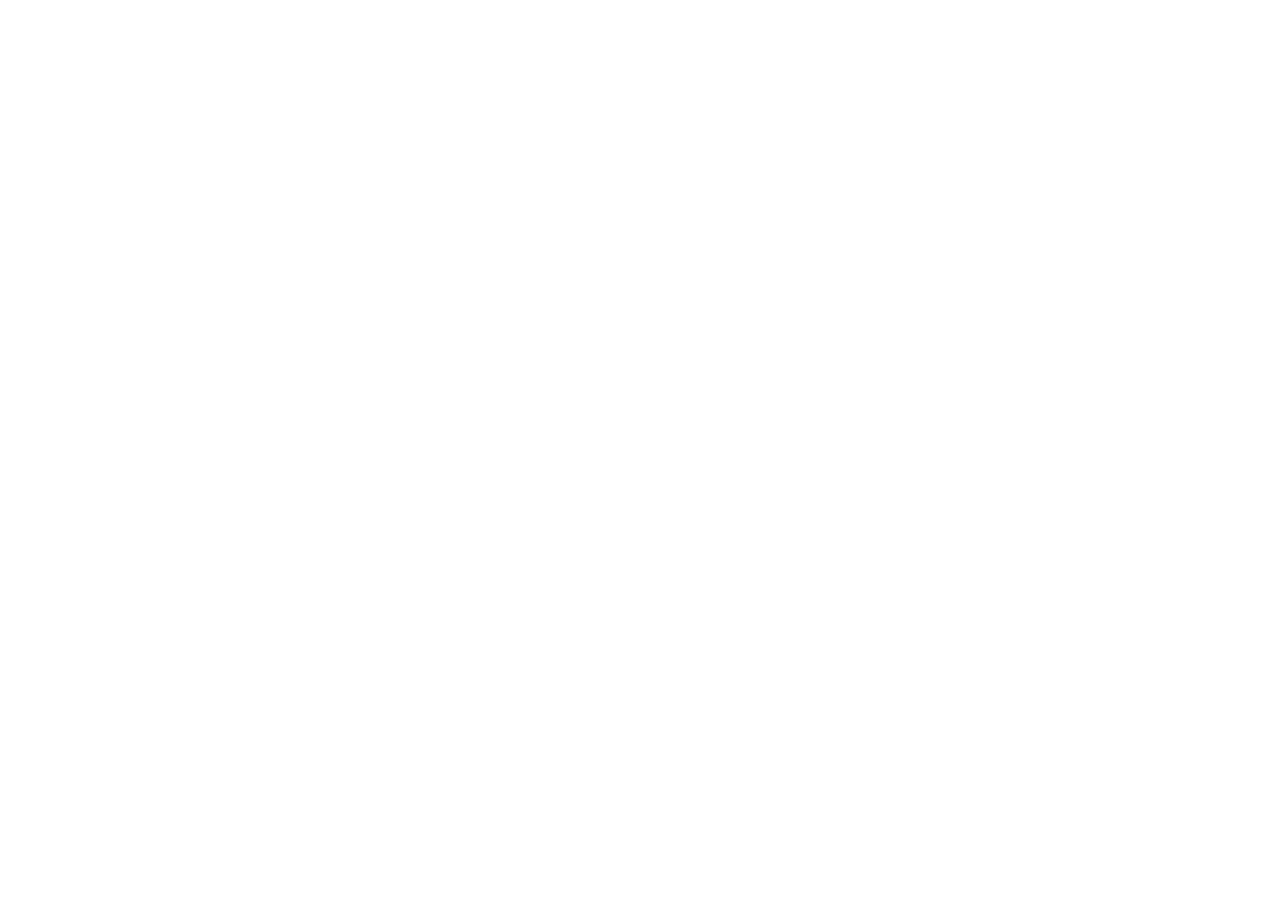
==== index.html @ a6d0992d "第一次提交login文件" ====
<!DOCTYPE html>
<html lang="en">
<head>
    <meta charset="UTF-8">
    <meta name="viewport" content="width=device-width, initial-scale=1.0">
    <title>Document</title>
</head>
<body>
    
</body>
</html>
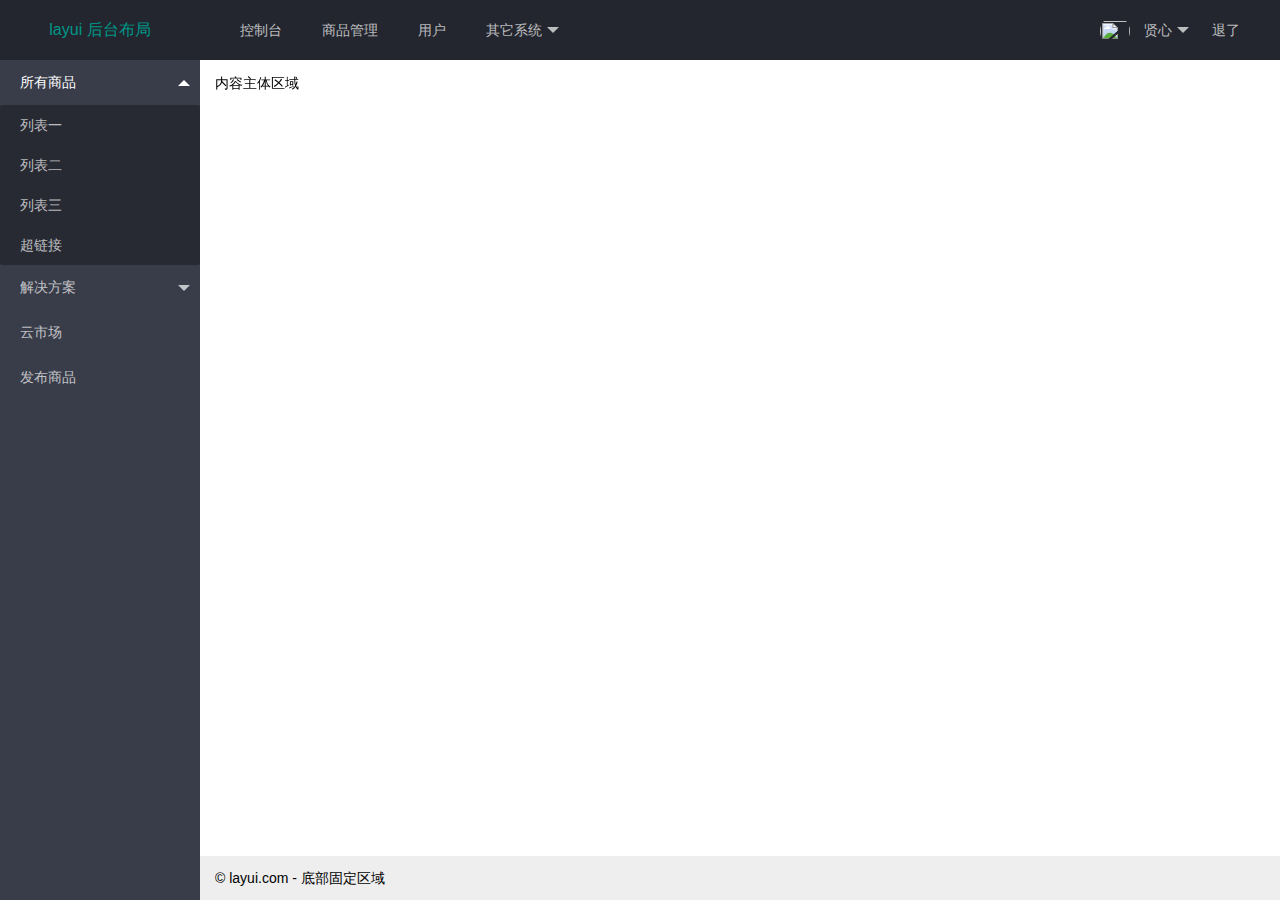
==== commit 8b2e41eb: "文件login第二次修订" ====
--- a/index.html
+++ b/index.html
@@ -1,11 +1,85 @@
 <!DOCTYPE html>
-<html lang="en">
+<html>
+
 <head>
-    <meta charset="UTF-8">
-    <meta name="viewport" content="width=device-width, initial-scale=1.0">
-    <title>Document</title>
+    <meta charset="utf-8">
+    <meta name="viewport" content="width=device-width, initial-scale=1, maximum-scale=1">
+    <title>大事件后台布局</title>
+    <link rel="stylesheet" href="./assets/lib/layui/css/layui.css">
 </head>
-<body>
-    
+
+<body class="layui-layout-body">
+    <div class="layui-layout layui-layout-admin">
+        <div class="layui-header">
+            <div class="layui-logo">layui 后台布局</div>
+            <!-- 头部区域（可配合layui已有的水平导航） -->
+            <ul class="layui-nav layui-layout-left">
+                <li class="layui-nav-item"><a href="">控制台</a></li>
+                <li class="layui-nav-item"><a href="">商品管理</a></li>
+                <li class="layui-nav-item"><a href="">用户</a></li>
+                <li class="layui-nav-item">
+                    <a href="javascript:;">其它系统</a>
+                    <dl class="layui-nav-child">
+                        <dd><a href="">邮件管理</a></dd>
+                        <dd><a href="">消息管理</a></dd>
+                        <dd><a href="">授权管理</a></dd>
+                    </dl>
+                </li>
+            </ul>
+            <ul class="layui-nav layui-layout-right">
+                <li class="layui-nav-item">
+                    <a href="javascript:;">
+                        <img src="http://t.cn/RCzsdCq" class="layui-nav-img">
+                        贤心
+                    </a>
+                    <dl class="layui-nav-child">
+                        <dd><a href="">基本资料</a></dd>
+                        <dd><a href="">安全设置</a></dd>
+                    </dl>
+                </li>
+                <li class="layui-nav-item"><a href="">退了</a></li>
+            </ul>
+        </div>
+
+        <div class="layui-side layui-bg-black">
+            <div class="layui-side-scroll">
+                <!-- 左侧导航区域（可配合layui已有的垂直导航） -->
+                <ul class="layui-nav layui-nav-tree" lay-filter="test">
+                    <li class="layui-nav-item layui-nav-itemed">
+                        <a class="" href="javascript:;">所有商品</a>
+                        <dl class="layui-nav-child">
+                            <dd><a href="javascript:;">列表一</a></dd>
+                            <dd><a href="javascript:;">列表二</a></dd>
+                            <dd><a href="javascript:;">列表三</a></dd>
+                            <dd><a href="">超链接</a></dd>
+                        </dl>
+                    </li>
+                    <li class="layui-nav-item">
+                        <a href="javascript:;">解决方案</a>
+                        <dl class="layui-nav-child">
+                            <dd><a href="javascript:;">列表一</a></dd>
+                            <dd><a href="javascript:;">列表二</a></dd>
+                            <dd><a href="">超链接</a></dd>
+                        </dl>
+                    </li>
+                    <li class="layui-nav-item"><a href="">云市场</a></li>
+                    <li class="layui-nav-item"><a href="">发布商品</a></li>
+                </ul>
+            </div>
+        </div>
+
+        <div class="layui-body">
+            <!-- 内容主体区域 -->
+            <div style="padding: 15px;">内容主体区域</div>
+        </div>
+
+        <div class="layui-footer">
+            <!-- 底部固定区域 -->
+            © layui.com - 底部固定区域
+        </div>
+    </div>
+    <!-- 引入自己的js文件 -->
+    <script src="./assets/lib/layui/layui.all.js"></script>
 </body>
+
 </html>--- a/assets/lib/layui/css/layui.css
+++ b/assets/lib/layui/css/layui.css
@@ -0,0 +1,2 @@
+/** layui-v2.5.5 MIT License By https://www.layui.com */
+ .layui-inline,img{display:inline-block;vertical-align:middle}h1,h2,h3,h4,h5,h6{font-weight:400}.layui-edge,.layui-header,.layui-inline,.layui-main{position:relative}.layui-body,.layui-edge,.layui-elip{overflow:hidden}.layui-btn,.layui-edge,.layui-inline,img{vertical-align:middle}.layui-btn,.layui-disabled,.layui-icon,.layui-unselect{-moz-user-select:none;-webkit-user-select:none;-ms-user-select:none}.layui-elip,.layui-form-checkbox span,.layui-form-pane .layui-form-label{text-overflow:ellipsis;white-space:nowrap}.layui-breadcrumb,.layui-tree-btnGroup{visibility:hidden}blockquote,body,button,dd,div,dl,dt,form,h1,h2,h3,h4,h5,h6,input,li,ol,p,pre,td,textarea,th,ul{margin:0;padding:0;-webkit-tap-highlight-color:rgba(0,0,0,0)}a:active,a:hover{outline:0}img{border:none}li{list-style:none}table{border-collapse:collapse;border-spacing:0}h4,h5,h6{font-size:100%}button,input,optgroup,option,select,textarea{font-family:inherit;font-size:inherit;font-style:inherit;font-weight:inherit;outline:0}pre{white-space:pre-wrap;white-space:-moz-pre-wrap;white-space:-pre-wrap;white-space:-o-pre-wrap;word-wrap:break-word}body{line-height:24px;font:14px Helvetica Neue,Helvetica,PingFang SC,Tahoma,Arial,sans-serif}hr{height:1px;margin:10px 0;border:0;clear:both}a{color:#333;text-decoration:none}a:hover{color:#777}a cite{font-style:normal;*cursor:pointer}.layui-border-box,.layui-border-box *{box-sizing:border-box}.layui-box,.layui-box *{box-sizing:content-box}.layui-clear{clear:both;*zoom:1}.layui-clear:after{content:'\20';clear:both;*zoom:1;display:block;height:0}.layui-inline{*display:inline;*zoom:1}.layui-edge{display:inline-block;width:0;height:0;border-width:6px;border-style:dashed;border-color:transparent}.layui-edge-top{top:-4px;border-bottom-color:#999;border-bottom-style:solid}.layui-edge-right{border-left-color:#999;border-left-style:solid}.layui-edge-bottom{top:2px;border-top-color:#999;border-top-style:solid}.layui-edge-left{border-right-color:#999;border-right-style:solid}.layui-disabled,.layui-disabled:hover{color:#d2d2d2!important;cursor:not-allowed!important}.layui-circle{border-radius:100%}.layui-show{display:block!important}.layui-hide{display:none!important}@font-face{font-family:layui-icon;src:url(../font/iconfont.eot?v=250);src:url(../font/iconfont.eot?v=250#iefix) format('embedded-opentype'),url(../font/iconfont.woff2?v=250) format('woff2'),url(../font/iconfont.woff?v=250) format('woff'),url(../font/iconfont.ttf?v=250) format('truetype'),url(../font/iconfont.svg?v=250#layui-icon) format('svg')}.layui-icon{font-family:layui-icon!important;font-size:16px;font-style:normal;-webkit-font-smoothing:antialiased;-moz-osx-font-smoothing:grayscale}.layui-icon-reply-fill:before{content:"\e611"}.layui-icon-set-fill:before{content:"\e614"}.layui-icon-menu-fill:before{content:"\e60f"}.layui-icon-search:before{content:"\e615"}.layui-icon-share:before{content:"\e641"}.layui-icon-set-sm:before{content:"\e620"}.layui-icon-engine:before{content:"\e628"}.layui-icon-close:before{content:"\1006"}.layui-icon-close-fill:before{content:"\1007"}.layui-icon-chart-screen:before{content:"\e629"}.layui-icon-star:before{content:"\e600"}.layui-icon-circle-dot:before{content:"\e617"}.layui-icon-chat:before{content:"\e606"}.layui-icon-release:before{content:"\e609"}.layui-icon-list:before{content:"\e60a"}.layui-icon-chart:before{content:"\e62c"}.layui-icon-ok-circle:before{content:"\1005"}.layui-icon-layim-theme:before{content:"\e61b"}.layui-icon-table:before{content:"\e62d"}.layui-icon-right:before{content:"\e602"}.layui-icon-left:before{content:"\e603"}.layui-icon-cart-simple:before{content:"\e698"}.layui-icon-face-cry:before{content:"\e69c"}.layui-icon-face-smile:before{content:"\e6af"}.layui-icon-survey:before{content:"\e6b2"}.layui-icon-tree:before{content:"\e62e"}.layui-icon-upload-circle:before{content:"\e62f"}.layui-icon-add-circle:before{content:"\e61f"}.layui-icon-download-circle:before{content:"\e601"}.layui-icon-templeate-1:before{content:"\e630"}.layui-icon-util:before{content:"\e631"}.layui-icon-face-surprised:before{content:"\e664"}.layui-icon-edit:before{content:"\e642"}.layui-icon-speaker:before{content:"\e645"}.layui-icon-down:before{content:"\e61a"}.layui-icon-file:before{content:"\e621"}.layui-icon-layouts:before{content:"\e632"}.layui-icon-rate-half:before{content:"\e6c9"}.layui-icon-add-circle-fine:before{content:"\e608"}.layui-icon-prev-circle:before{content:"\e633"}.layui-icon-read:before{content:"\e705"}.layui-icon-404:before{content:"\e61c"}.layui-icon-carousel:before{content:"\e634"}.layui-icon-help:before{content:"\e607"}.layui-icon-code-circle:before{content:"\e635"}.layui-icon-water:before{content:"\e636"}.layui-icon-username:before{content:"\e66f"}.layui-icon-find-fill:before{content:"\e670"}.layui-icon-about:before{content:"\e60b"}.layui-icon-location:before{content:"\e715"}.layui-icon-up:before{content:"\e619"}.layui-icon-pause:before{content:"\e651"}.layui-icon-date:before{content:"\e637"}.layui-icon-layim-uploadfile:before{content:"\e61d"}.layui-icon-delete:before{content:"\e640"}.layui-icon-play:before{content:"\e652"}.layui-icon-top:before{content:"\e604"}.layui-icon-friends:before{content:"\e612"}.layui-icon-refresh-3:before{content:"\e9aa"}.layui-icon-ok:before{content:"\e605"}.layui-icon-layer:before{content:"\e638"}.layui-icon-face-smile-fine:before{content:"\e60c"}.layui-icon-dollar:before{content:"\e659"}.layui-icon-group:before{content:"\e613"}.layui-icon-layim-download:before{content:"\e61e"}.layui-icon-picture-fine:before{content:"\e60d"}.layui-icon-link:before{content:"\e64c"}.layui-icon-diamond:before{content:"\e735"}.layui-icon-log:before{content:"\e60e"}.layui-icon-rate-solid:before{content:"\e67a"}.layui-icon-fonts-del:before{content:"\e64f"}.layui-icon-unlink:before{content:"\e64d"}.layui-icon-fonts-clear:before{content:"\e639"}.layui-icon-triangle-r:before{content:"\e623"}.layui-icon-circle:before{content:"\e63f"}.layui-icon-radio:before{content:"\e643"}.layui-icon-align-center:before{content:"\e647"}.layui-icon-align-right:before{content:"\e648"}.layui-icon-align-left:before{content:"\e649"}.layui-icon-loading-1:before{content:"\e63e"}.layui-icon-return:before{content:"\e65c"}.layui-icon-fonts-strong:before{content:"\e62b"}.layui-icon-upload:before{content:"\e67c"}.layui-icon-dialogue:before{content:"\e63a"}.layui-icon-video:before{content:"\e6ed"}.layui-icon-headset:before{content:"\e6fc"}.layui-icon-cellphone-fine:before{content:"\e63b"}.layui-icon-add-1:before{content:"\e654"}.layui-icon-face-smile-b:before{content:"\e650"}.layui-icon-fonts-html:before{content:"\e64b"}.layui-icon-form:before{content:"\e63c"}.layui-icon-cart:before{content:"\e657"}.layui-icon-camera-fill:before{content:"\e65d"}.layui-icon-tabs:before{content:"\e62a"}.layui-icon-fonts-code:before{content:"\e64e"}.layui-icon-fire:before{content:"\e756"}.layui-icon-set:before{content:"\e716"}.layui-icon-fonts-u:before{content:"\e646"}.layui-icon-triangle-d:before{content:"\e625"}.layui-icon-tips:before{content:"\e702"}.layui-icon-picture:before{content:"\e64a"}.layui-icon-more-vertical:before{content:"\e671"}.layui-icon-flag:before{content:"\e66c"}.layui-icon-loading:before{content:"\e63d"}.layui-icon-fonts-i:before{content:"\e644"}.layui-icon-refresh-1:before{content:"\e666"}.layui-icon-rmb:before{content:"\e65e"}.layui-icon-home:before{content:"\e68e"}.layui-icon-user:before{content:"\e770"}.layui-icon-notice:before{content:"\e667"}.layui-icon-login-weibo:before{content:"\e675"}.layui-icon-voice:before{content:"\e688"}.layui-icon-upload-drag:before{content:"\e681"}.layui-icon-login-qq:before{content:"\e676"}.layui-icon-snowflake:before{content:"\e6b1"}.layui-icon-file-b:before{content:"\e655"}.layui-icon-template:before{content:"\e663"}.layui-icon-auz:before{content:"\e672"}.layui-icon-console:before{content:"\e665"}.layui-icon-app:before{content:"\e653"}.layui-icon-prev:before{content:"\e65a"}.layui-icon-website:before{content:"\e7ae"}.layui-icon-next:before{content:"\e65b"}.layui-icon-component:before{content:"\e857"}.layui-icon-more:before{content:"\e65f"}.layui-icon-login-wechat:before{content:"\e677"}.layui-icon-shrink-right:before{content:"\e668"}.layui-icon-spread-left:before{content:"\e66b"}.layui-icon-camera:before{content:"\e660"}.layui-icon-note:before{content:"\e66e"}.layui-icon-refresh:before{content:"\e669"}.layui-icon-female:before{content:"\e661"}.layui-icon-male:before{content:"\e662"}.layui-icon-password:before{content:"\e673"}.layui-icon-senior:before{content:"\e674"}.layui-icon-theme:before{content:"\e66a"}.layui-icon-tread:before{content:"\e6c5"}.layui-icon-praise:before{content:"\e6c6"}.layui-icon-star-fill:before{content:"\e658"}.layui-icon-rate:before{content:"\e67b"}.layui-icon-template-1:before{content:"\e656"}.layui-icon-vercode:before{content:"\e679"}.layui-icon-cellphone:before{content:"\e678"}.layui-icon-screen-full:before{content:"\e622"}.layui-icon-screen-restore:before{content:"\e758"}.layui-icon-cols:before{content:"\e610"}.layui-icon-export:before{content:"\e67d"}.layui-icon-print:before{content:"\e66d"}.layui-icon-slider:before{content:"\e714"}.layui-icon-addition:before{content:"\e624"}.layui-icon-subtraction:before{content:"\e67e"}.layui-icon-service:before{content:"\e626"}.layui-icon-transfer:before{content:"\e691"}.layui-main{width:1140px;margin:0 auto}.layui-header{z-index:1000;height:60px}.layui-header a:hover{transition:all .5s;-webkit-transition:all .5s}.layui-side{position:fixed;left:0;top:0;bottom:0;z-index:999;width:200px;overflow-x:hidden}.layui-side-scroll{position:relative;width:220px;height:100%;overflow-x:hidden}.layui-body{position:absolute;left:200px;right:0;top:0;bottom:0;z-index:998;width:auto;overflow-y:auto;box-sizing:border-box}.layui-layout-body{overflow:hidden}.layui-layout-admin .layui-header{background-color:#23262E}.layui-layout-admin .layui-side{top:60px;width:200px;overflow-x:hidden}.layui-layout-admin .layui-body{position:fixed;top:60px;bottom:44px}.layui-layout-admin .layui-main{width:auto;margin:0 15px}.layui-layout-admin .layui-footer{position:fixed;left:200px;right:0;bottom:0;height:44px;line-height:44px;padding:0 15px;background-color:#eee}.layui-layout-admin .layui-logo{position:absolute;left:0;top:0;width:200px;height:100%;line-height:60px;text-align:center;color:#009688;font-size:16px}.layui-layout-admin .layui-header .layui-nav{background:0 0}.layui-layout-left{position:absolute!important;left:200px;top:0}.layui-layout-right{position:absolute!important;right:0;top:0}.layui-container{position:relative;margin:0 auto;padding:0 15px;box-sizing:border-box}.layui-fluid{position:relative;margin:0 auto;padding:0 15px}.layui-row:after,.layui-row:before{content:'';display:block;clear:both}.layui-col-lg1,.layui-col-lg10,.layui-col-lg11,.layui-col-lg12,.layui-col-lg2,.layui-col-lg3,.layui-col-lg4,.layui-col-lg5,.layui-col-lg6,.layui-col-lg7,.layui-col-lg8,.layui-col-lg9,.layui-col-md1,.layui-col-md10,.layui-col-md11,.layui-col-md12,.layui-col-md2,.layui-col-md3,.layui-col-md4,.layui-col-md5,.layui-col-md6,.layui-col-md7,.layui-col-md8,.layui-col-md9,.layui-col-sm1,.layui-col-sm10,.layui-col-sm11,.layui-col-sm12,.layui-col-sm2,.layui-col-sm3,.layui-col-sm4,.layui-col-sm5,.layui-col-sm6,.layui-col-sm7,.layui-col-sm8,.layui-col-sm9,.layui-col-xs1,.layui-col-xs10,.layui-col-xs11,.layui-col-xs12,.layui-col-xs2,.layui-col-xs3,.layui-col-xs4,.layui-col-xs5,.layui-col-xs6,.layui-col-xs7,.layui-col-xs8,.layui-col-xs9{position:relative;display:block;box-sizing:border-box}.layui-col-xs1,.layui-col-xs10,.layui-col-xs11,.layui-col-xs12,.layui-col-xs2,.layui-col-xs3,.layui-col-xs4,.layui-col-xs5,.layui-col-xs6,.layui-col-xs7,.layui-col-xs8,.layui-col-xs9{float:left}.layui-col-xs1{width:8.33333333%}.layui-col-xs2{width:16.66666667%}.layui-col-xs3{width:25%}.layui-col-xs4{width:33.33333333%}.layui-col-xs5{width:41.66666667%}.layui-col-xs6{width:50%}.layui-col-xs7{width:58.33333333%}.layui-col-xs8{width:66.66666667%}.layui-col-xs9{width:75%}.layui-col-xs10{width:83.33333333%}.layui-col-xs11{width:91.66666667%}.layui-col-xs12{width:100%}.layui-col-xs-offset1{margin-left:8.33333333%}.layui-col-xs-offset2{margin-left:16.66666667%}.layui-col-xs-offset3{margin-left:25%}.layui-col-xs-offset4{margin-left:33.33333333%}.layui-col-xs-offset5{margin-left:41.66666667%}.layui-col-xs-offset6{margin-left:50%}.layui-col-xs-offset7{margin-left:58.33333333%}.layui-col-xs-offset8{margin-left:66.66666667%}.layui-col-xs-offset9{margin-left:75%}.layui-col-xs-offset10{margin-left:83.33333333%}.layui-col-xs-offset11{margin-left:91.66666667%}.layui-col-xs-offset12{margin-left:100%}@media screen and (max-width:768px){.layui-hide-xs{display:none!important}.layui-show-xs-block{display:block!important}.layui-show-xs-inline{display:inline!important}.layui-show-xs-inline-block{display:inline-block!important}}@media screen and (min-width:768px){.layui-container{width:750px}.layui-hide-sm{display:none!important}.layui-show-sm-block{display:block!important}.layui-show-sm-inline{display:inline!important}.layui-show-sm-inline-block{display:inline-block!important}.layui-col-sm1,.layui-col-sm10,.layui-col-sm11,.layui-col-sm12,.layui-col-sm2,.layui-col-sm3,.layui-col-sm4,.layui-col-sm5,.layui-col-sm6,.layui-col-sm7,.layui-col-sm8,.layui-col-sm9{float:left}.layui-col-sm1{width:8.33333333%}.layui-col-sm2{width:16.66666667%}.layui-col-sm3{width:25%}.layui-col-sm4{width:33.33333333%}.layui-col-sm5{width:41.66666667%}.layui-col-sm6{width:50%}.layui-col-sm7{width:58.33333333%}.layui-col-sm8{width:66.66666667%}.layui-col-sm9{width:75%}.layui-col-sm10{width:83.33333333%}.layui-col-sm11{width:91.66666667%}.layui-col-sm12{width:100%}.layui-col-sm-offset1{margin-left:8.33333333%}.layui-col-sm-offset2{margin-left:16.66666667%}.layui-col-sm-offset3{margin-left:25%}.layui-col-sm-offset4{margin-left:33.33333333%}.layui-col-sm-offset5{margin-left:41.66666667%}.layui-col-sm-offset6{margin-left:50%}.layui-col-sm-offset7{margin-left:58.33333333%}.layui-col-sm-offset8{margin-left:66.66666667%}.layui-col-sm-offset9{margin-left:75%}.layui-col-sm-offset10{margin-left:83.33333333%}.layui-col-sm-offset11{margin-left:91.66666667%}.layui-col-sm-offset12{margin-left:100%}}@media screen and (min-width:992px){.layui-container{width:970px}.layui-hide-md{display:none!important}.layui-show-md-block{display:block!important}.layui-show-md-inline{display:inline!important}.layui-show-md-inline-block{display:inline-block!important}.layui-col-md1,.layui-col-md10,.layui-col-md11,.layui-col-md12,.layui-col-md2,.layui-col-md3,.layui-col-md4,.layui-col-md5,.layui-col-md6,.layui-col-md7,.layui-col-md8,.layui-col-md9{float:left}.layui-col-md1{width:8.33333333%}.layui-col-md2{width:16.66666667%}.layui-col-md3{width:25%}.layui-col-md4{width:33.33333333%}.layui-col-md5{width:41.66666667%}.layui-col-md6{width:50%}.layui-col-md7{width:58.33333333%}.layui-col-md8{width:66.66666667%}.layui-col-md9{width:75%}.layui-col-md10{width:83.33333333%}.layui-col-md11{width:91.66666667%}.layui-col-md12{width:100%}.layui-col-md-offset1{margin-left:8.33333333%}.layui-col-md-offset2{margin-left:16.66666667%}.layui-col-md-offset3{margin-left:25%}.layui-col-md-offset4{margin-left:33.33333333%}.layui-col-md-offset5{margin-left:41.66666667%}.layui-col-md-offset6{margin-left:50%}.layui-col-md-offset7{margin-left:58.33333333%}.layui-col-md-offset8{margin-left:66.66666667%}.layui-col-md-offset9{margin-left:75%}.layui-col-md-offset10{margin-left:83.33333333%}.layui-col-md-offset11{margin-left:91.66666667%}.layui-col-md-offset12{margin-left:100%}}@media screen and (min-width:1200px){.layui-container{width:1170px}.layui-hide-lg{display:none!important}.layui-show-lg-block{display:block!important}.layui-show-lg-inline{display:inline!important}.layui-show-lg-inline-block{display:inline-block!important}.layui-col-lg1,.layui-col-lg10,.layui-col-lg11,.layui-col-lg12,.layui-col-lg2,.layui-col-lg3,.layui-col-lg4,.layui-col-lg5,.layui-col-lg6,.layui-col-lg7,.layui-col-lg8,.layui-col-lg9{float:left}.layui-col-lg1{width:8.33333333%}.layui-col-lg2{width:16.66666667%}.layui-col-lg3{width:25%}.layui-col-lg4{width:33.33333333%}.layui-col-lg5{width:41.66666667%}.layui-col-lg6{width:50%}.layui-col-lg7{width:58.33333333%}.layui-col-lg8{width:66.66666667%}.layui-col-lg9{width:75%}.layui-col-lg10{width:83.33333333%}.layui-col-lg11{width:91.66666667%}.layui-col-lg12{width:100%}.layui-col-lg-offset1{margin-left:8.33333333%}.layui-col-lg-offset2{margin-left:16.66666667%}.layui-col-lg-offset3{margin-left:25%}.layui-col-lg-offset4{margin-left:33.33333333%}.layui-col-lg-offset5{margin-left:41.66666667%}.layui-col-lg-offset6{margin-left:50%}.layui-col-lg-offset7{margin-left:58.33333333%}.layui-col-lg-offset8{margin-left:66.66666667%}.layui-col-lg-offset9{margin-left:75%}.layui-col-lg-offset10{margin-left:83.33333333%}.layui-col-lg-offset11{margin-left:91.66666667%}.layui-col-lg-offset12{margin-left:100%}}.layui-col-space1{margin:-.5px}.layui-col-space1>*{padding:.5px}.layui-col-space3{margin:-1.5px}.layui-col-space3>*{padding:1.5px}.layui-col-space5{margin:-2.5px}.layui-col-space5>*{padding:2.5px}.layui-col-space8{margin:-3.5px}.layui-col-space8>*{padding:3.5px}.layui-col-space10{margin:-5px}.layui-col-space10>*{padding:5px}.layui-col-space12{margin:-6px}.layui-col-space12>*{padding:6px}.layui-col-space15{margin:-7.5px}.layui-col-space15>*{padding:7.5px}.layui-col-space18{margin:-9px}.layui-col-space18>*{padding:9px}.layui-col-space20{margin:-10px}.layui-col-space20>*{padding:10px}.layui-col-space22{margin:-11px}.layui-col-space22>*{padding:11px}.layui-col-space25{margin:-12.5px}.layui-col-space25>*{padding:12.5px}.layui-col-space30{margin:-15px}.layui-col-space30>*{padding:15px}.layui-btn,.layui-input,.layui-select,.layui-textarea,.layui-upload-button{outline:0;-webkit-appearance:none;transition:all .3s;-webkit-transition:all .3s;box-sizing:border-box}.layui-elem-quote{margin-bottom:10px;padding:15px;line-height:22px;border-left:5px solid #009688;border-radius:0 2px 2px 0;background-color:#f2f2f2}.layui-quote-nm{border-style:solid;border-width:1px 1px 1px 5px;background:0 0}.layui-elem-field{margin-bottom:10px;padding:0;border-width:1px;border-style:solid}.layui-elem-field legend{margin-left:20px;padding:0 10px;font-size:20px;font-weight:300}.layui-field-title{margin:10px 0 20px;border-width:1px 0 0}.layui-field-box{padding:10px 15px}.layui-field-title .layui-field-box{padding:10px 0}.layui-progress{position:relative;height:6px;border-radius:20px;background-color:#e2e2e2}.layui-progress-bar{position:absolute;left:0;top:0;width:0;max-width:100%;height:6px;border-radius:20px;text-align:right;background-color:#5FB878;transition:all .3s;-webkit-transition:all .3s}.layui-progress-big,.layui-progress-big .layui-progress-bar{height:18px;line-height:18px}.layui-progress-text{position:relative;top:-20px;line-height:18px;font-size:12px;color:#666}.layui-progress-big .layui-progress-text{position:static;padding:0 10px;color:#fff}.layui-collapse{border-width:1px;border-style:solid;border-radius:2px}.layui-colla-content,.layui-colla-item{border-top-width:1px;border-top-style:solid}.layui-colla-item:first-child{border-top:none}.layui-colla-title{position:relative;height:42px;line-height:42px;padding:0 15px 0 35px;color:#333;background-color:#f2f2f2;cursor:pointer;font-size:14px;overflow:hidden}.layui-colla-content{display:none;padding:10px 15px;line-height:22px;color:#666}.layui-colla-icon{position:absolute;left:15px;top:0;font-size:14px}.layui-card{margin-bottom:15px;border-radius:2px;background-color:#fff;box-shadow:0 1px 2px 0 rgba(0,0,0,.05)}.layui-card:last-child{margin-bottom:0}.layui-card-header{position:relative;height:42px;line-height:42px;padding:0 15px;border-bottom:1px solid #f6f6f6;color:#333;border-radius:2px 2px 0 0;font-size:14px}.layui-bg-black,.layui-bg-blue,.layui-bg-cyan,.layui-bg-green,.layui-bg-orange,.layui-bg-red{color:#fff!important}.layui-card-body{position:relative;padding:10px 15px;line-height:24px}.layui-card-body[pad15]{padding:15px}.layui-card-body[pad20]{padding:20px}.layui-card-body .layui-table{margin:5px 0}.layui-card .layui-tab{margin:0}.layui-panel-window{position:relative;padding:15px;border-radius:0;border-top:5px solid #E6E6E6;background-color:#fff}.layui-auxiliar-moving{position:fixed;left:0;right:0;top:0;bottom:0;width:100%;height:100%;background:0 0;z-index:9999999999}.layui-form-label,.layui-form-mid,.layui-form-select,.layui-input-block,.layui-input-inline,.layui-textarea{position:relative}.layui-bg-red{background-color:#FF5722!important}.layui-bg-orange{background-color:#FFB800!important}.layui-bg-green{background-color:#009688!important}.layui-bg-cyan{background-color:#2F4056!important}.layui-bg-blue{background-color:#1E9FFF!important}.layui-bg-black{background-color:#393D49!important}.layui-bg-gray{background-color:#eee!important;color:#666!important}.layui-badge-rim,.layui-colla-content,.layui-colla-item,.layui-collapse,.layui-elem-field,.layui-form-pane .layui-form-item[pane],.layui-form-pane .layui-form-label,.layui-input,.layui-layedit,.layui-layedit-tool,.layui-quote-nm,.layui-select,.layui-tab-bar,.layui-tab-card,.layui-tab-title,.layui-tab-title .layui-this:after,.layui-textarea{border-color:#e6e6e6}.layui-timeline-item:before,hr{background-color:#e6e6e6}.layui-text{line-height:22px;font-size:14px;color:#666}.layui-text h1,.layui-text h2,.layui-text h3{font-weight:500;color:#333}.layui-text h1{font-size:30px}.layui-text h2{font-size:24px}.layui-text h3{font-size:18px}.layui-text a:not(.layui-btn){color:#01AAED}.layui-text a:not(.layui-btn):hover{text-decoration:underline}.layui-text ul{padding:5px 0 5px 15px}.layui-text ul li{margin-top:5px;list-style-type:disc}.layui-text em,.layui-word-aux{color:#999!important;padding:0 5px!important}.layui-btn{display:inline-block;height:38px;line-height:38px;padding:0 18px;background-color:#009688;color:#fff;white-space:nowrap;text-align:center;font-size:14px;border:none;border-radius:2px;cursor:pointer}.layui-btn:hover{opacity:.8;filter:alpha(opacity=80);color:#fff}.layui-btn:active{opacity:1;filter:alpha(opacity=100)}.layui-btn+.layui-btn{margin-left:10px}.layui-btn-container{font-size:0}.layui-btn-container .layui-btn{margin-right:10px;margin-bottom:10px}.layui-btn-container .layui-btn+.layui-btn{margin-left:0}.layui-table .layui-btn-container .layui-btn{margin-bottom:9px}.layui-btn-radius{border-radius:100px}.layui-btn .layui-icon{margin-right:3px;font-size:18px;vertical-align:bottom;vertical-align:middle\9}.layui-btn-primary{border:1px solid #C9C9C9;background-color:#fff;color:#555}.layui-btn-primary:hover{border-color:#009688;color:#333}.layui-btn-normal{background-color:#1E9FFF}.layui-btn-warm{background-color:#FFB800}.layui-btn-danger{background-color:#FF5722}.layui-btn-checked{background-color:#5FB878}.layui-btn-disabled,.layui-btn-disabled:active,.layui-btn-disabled:hover{border:1px solid #e6e6e6;background-color:#FBFBFB;color:#C9C9C9;cursor:not-allowed;opacity:1}.layui-btn-lg{height:44px;line-height:44px;padding:0 25px;font-size:16px}.layui-btn-sm{height:30px;line-height:30px;padding:0 10px;font-size:12px}.layui-btn-sm i{font-size:16px!important}.layui-btn-xs{height:22px;line-height:22px;padding:0 5px;font-size:12px}.layui-btn-xs i{font-size:14px!important}.layui-btn-group{display:inline-block;vertical-align:middle;font-size:0}.layui-btn-group .layui-btn{margin-left:0!important;margin-right:0!important;border-left:1px solid rgba(255,255,255,.5);border-radius:0}.layui-btn-group .layui-btn-primary{border-left:none}.layui-btn-group .layui-btn-primary:hover{border-color:#C9C9C9;color:#009688}.layui-btn-group .layui-btn:first-child{border-left:none;border-radius:2px 0 0 2px}.layui-btn-group .layui-btn-primary:first-child{border-left:1px solid #c9c9c9}.layui-btn-group .layui-btn:last-child{border-radius:0 2px 2px 0}.layui-btn-group .layui-btn+.layui-btn{margin-left:0}.layui-btn-group+.layui-btn-group{margin-left:10px}.layui-btn-fluid{width:100%}.layui-input,.layui-select,.layui-textarea{height:38px;line-height:1.3;line-height:38px\9;border-width:1px;border-style:solid;background-color:#fff;border-radius:2px}.layui-input::-webkit-input-placeholder,.layui-select::-webkit-input-placeholder,.layui-textarea::-webkit-input-placeholder{line-height:1.3}.layui-input,.layui-textarea{display:block;width:100%;padding-left:10px}.layui-input:hover,.layui-textarea:hover{border-color:#D2D2D2!important}.layui-input:focus,.layui-textarea:focus{border-color:#C9C9C9!important}.layui-textarea{min-height:100px;height:auto;line-height:20px;padding:6px 10px;resize:vertical}.layui-select{padding:0 10px}.layui-form input[type=checkbox],.layui-form input[type=radio],.layui-form select{display:none}.layui-form [lay-ignore]{display:initial}.layui-form-item{margin-bottom:15px;clear:both;*zoom:1}.layui-form-item:after{content:'\20';clear:both;*zoom:1;display:block;height:0}.layui-form-label{float:left;display:block;padding:9px 15px;width:80px;font-weight:400;line-height:20px;text-align:right}.layui-form-label-col{display:block;float:none;padding:9px 0;line-height:20px;text-align:left}.layui-form-item .layui-inline{margin-bottom:5px;margin-right:10px}.layui-input-block{margin-left:110px;min-height:36px}.layui-input-inline{display:inline-block;vertical-align:middle}.layui-form-item .layui-input-inline{float:left;width:190px;margin-right:10px}.layui-form-text .layui-input-inline{width:auto}.layui-form-mid{float:left;display:block;padding:9px 0!important;line-height:20px;margin-right:10px}.layui-form-danger+.layui-form-select .layui-input,.layui-form-danger:focus{border-color:#FF5722!important}.layui-form-select .layui-input{padding-right:30px;cursor:pointer}.layui-form-select .layui-edge{position:absolute;right:10px;top:50%;margin-top:-3px;cursor:pointer;border-width:6px;border-top-color:#c2c2c2;border-top-style:solid;transition:all .3s;-webkit-transition:all .3s}.layui-form-select dl{display:none;position:absolute;left:0;top:42px;padding:5px 0;z-index:899;min-width:100%;border:1px solid #d2d2d2;max-height:300px;overflow-y:auto;background-color:#fff;border-radius:2px;box-shadow:0 2px 4px rgba(0,0,0,.12);box-sizing:border-box}.layui-form-select dl dd,.layui-form-select dl dt{padding:0 10px;line-height:36px;white-space:nowrap;overflow:hidden;text-overflow:ellipsis}.layui-form-select dl dt{font-size:12px;color:#999}.layui-form-select dl dd{cursor:pointer}.layui-form-select dl dd:hover{background-color:#f2f2f2;-webkit-transition:.5s all;transition:.5s all}.layui-form-select .layui-select-group dd{padding-left:20px}.layui-form-select dl dd.layui-select-tips{padding-left:10px!important;color:#999}.layui-form-select dl dd.layui-this{background-color:#5FB878;color:#fff}.layui-form-checkbox,.layui-form-select dl dd.layui-disabled{background-color:#fff}.layui-form-selected dl{display:block}.layui-form-checkbox,.layui-form-checkbox *,.layui-form-switch{display:inline-block;vertical-align:middle}.layui-form-selected .layui-edge{margin-top:-9px;-webkit-transform:rotate(180deg);transform:rotate(180deg);margin-top:-3px\9}:root .layui-form-selected .layui-edge{margin-top:-9px\0/IE9}.layui-form-selectup dl{top:auto;bottom:42px}.layui-select-none{margin:5px 0;text-align:center;color:#999}.layui-select-disabled .layui-disabled{border-color:#eee!important}.layui-select-disabled .layui-edge{border-top-color:#d2d2d2}.layui-form-checkbox{position:relative;height:30px;line-height:30px;margin-right:10px;padding-right:30px;cursor:pointer;font-size:0;-webkit-transition:.1s linear;transition:.1s linear;box-sizing:border-box}.layui-form-checkbox span{padding:0 10px;height:100%;font-size:14px;border-radius:2px 0 0 2px;background-color:#d2d2d2;color:#fff;overflow:hidden}.layui-form-checkbox:hover span{background-color:#c2c2c2}.layui-form-checkbox i{position:absolute;right:0;top:0;width:30px;height:28px;border:1px solid #d2d2d2;border-left:none;border-radius:0 2px 2px 0;color:#fff;font-size:20px;text-align:center}.layui-form-checkbox:hover i{border-color:#c2c2c2;color:#c2c2c2}.layui-form-checked,.layui-form-checked:hover{border-color:#5FB878}.layui-form-checked span,.layui-form-checked:hover span{background-color:#5FB878}.layui-form-checked i,.layui-form-checked:hover i{color:#5FB878}.layui-form-item .layui-form-checkbox{margin-top:4px}.layui-form-checkbox[lay-skin=primary]{height:auto!important;line-height:normal!important;min-width:18px;min-height:18px;border:none!important;margin-right:0;padding-left:28px;padding-right:0;background:0 0}.layui-form-checkbox[lay-skin=primary] span{padding-left:0;padding-right:15px;line-height:18px;background:0 0;color:#666}.layui-form-checkbox[lay-skin=primary] i{right:auto;left:0;width:16px;height:16px;line-height:16px;border:1px solid #d2d2d2;font-size:12px;border-radius:2px;background-color:#fff;-webkit-transition:.1s linear;transition:.1s linear}.layui-form-checkbox[lay-skin=primary]:hover i{border-color:#5FB878;color:#fff}.layui-form-checked[lay-skin=primary] i{border-color:#5FB878!important;background-color:#5FB878;color:#fff}.layui-checkbox-disbaled[lay-skin=primary] span{background:0 0!important;color:#c2c2c2}.layui-checkbox-disbaled[lay-skin=primary]:hover i{border-color:#d2d2d2}.layui-form-item .layui-form-checkbox[lay-skin=primary]{margin-top:10px}.layui-form-switch{position:relative;height:22px;line-height:22px;min-width:35px;padding:0 5px;margin-top:8px;border:1px solid #d2d2d2;border-radius:20px;cursor:pointer;background-color:#fff;-webkit-transition:.1s linear;transition:.1s linear}.layui-form-switch i{position:absolute;left:5px;top:3px;width:16px;height:16px;border-radius:20px;background-color:#d2d2d2;-webkit-transition:.1s linear;transition:.1s linear}.layui-form-switch em{position:relative;top:0;width:25px;margin-left:21px;padding:0!important;text-align:center!important;color:#999!important;font-style:normal!important;font-size:12px}.layui-form-onswitch{border-color:#5FB878;background-color:#5FB878}.layui-checkbox-disbaled,.layui-checkbox-disbaled i{border-color:#e2e2e2!important}.layui-form-onswitch i{left:100%;margin-left:-21px;background-color:#fff}.layui-form-onswitch em{margin-left:5px;margin-right:21px;color:#fff!important}.layui-checkbox-disbaled span{background-color:#e2e2e2!important}.layui-checkbox-disbaled:hover i{color:#fff!important}[lay-radio]{display:none}.layui-form-radio,.layui-form-radio *{display:inline-block;vertical-align:middle}.layui-form-radio{line-height:28px;margin:6px 10px 0 0;padding-right:10px;cursor:pointer;font-size:0}.layui-form-radio *{font-size:14px}.layui-form-radio>i{margin-right:8px;font-size:22px;color:#c2c2c2}.layui-form-radio>i:hover,.layui-form-radioed>i{color:#5FB878}.layui-radio-disbaled>i{color:#e2e2e2!important}.layui-form-pane .layui-form-label{width:110px;padding:8px 15px;height:38px;line-height:20px;border-width:1px;border-style:solid;border-radius:2px 0 0 2px;text-align:center;background-color:#FBFBFB;overflow:hidden;box-sizing:border-box}.layui-form-pane .layui-input-inline{margin-left:-1px}.layui-form-pane .layui-input-block{margin-left:110px;left:-1px}.layui-form-pane .layui-input{border-radius:0 2px 2px 0}.layui-form-pane .layui-form-text .layui-form-label{float:none;width:100%;border-radius:2px;box-sizing:border-box;text-align:left}.layui-form-pane .layui-form-text .layui-input-inline{display:block;margin:0;top:-1px;clear:both}.layui-form-pane .layui-form-text .layui-input-block{margin:0;left:0;top:-1px}.layui-form-pane .layui-form-text .layui-textarea{min-height:100px;border-radius:0 0 2px 2px}.layui-form-pane .layui-form-checkbox{margin:4px 0 4px 10px}.layui-form-pane .layui-form-radio,.layui-form-pane .layui-form-switch{margin-top:6px;margin-left:10px}.layui-form-pane .layui-form-item[pane]{position:relative;border-width:1px;border-style:solid}.layui-form-pane .layui-form-item[pane] .layui-form-label{position:absolute;left:0;top:0;height:100%;border-width:0 1px 0 0}.layui-form-pane .layui-form-item[pane] .layui-input-inline{margin-left:110px}@media screen and (max-width:450px){.layui-form-item .layui-form-label{text-overflow:ellipsis;overflow:hidden;white-space:nowrap}.layui-form-item .layui-inline{display:block;margin-right:0;margin-bottom:20px;clear:both}.layui-form-item .layui-inline:after{content:'\20';clear:both;display:block;height:0}.layui-form-item .layui-input-inline{display:block;float:none;left:-3px;width:auto;margin:0 0 10px 112px}.layui-form-item .layui-input-inline+.layui-form-mid{margin-left:110px;top:-5px;padding:0}.layui-form-item .layui-form-checkbox{margin-right:5px;margin-bottom:5px}}.layui-layedit{border-width:1px;border-style:solid;border-radius:2px}.layui-layedit-tool{padding:3px 5px;border-bottom-width:1px;border-bottom-style:solid;font-size:0}.layedit-tool-fixed{position:fixed;top:0;border-top:1px solid #e2e2e2}.layui-layedit-tool .layedit-tool-mid,.layui-layedit-tool .layui-icon{display:inline-block;vertical-align:middle;text-align:center;font-size:14px}.layui-layedit-tool .layui-icon{position:relative;width:32px;height:30px;line-height:30px;margin:3px 5px;color:#777;cursor:pointer;border-radius:2px}.layui-layedit-tool .layui-icon:hover{color:#393D49}.layui-layedit-tool .layui-icon:active{color:#000}.layui-layedit-tool .layedit-tool-active{background-color:#e2e2e2;color:#000}.layui-layedit-tool .layui-disabled,.layui-layedit-tool .layui-disabled:hover{color:#d2d2d2;cursor:not-allowed}.layui-layedit-tool .layedit-tool-mid{width:1px;height:18px;margin:0 10px;background-color:#d2d2d2}.layedit-tool-html{width:50px!important;font-size:30px!important}.layedit-tool-b,.layedit-tool-code,.layedit-tool-help{font-size:16px!important}.layedit-tool-d,.layedit-tool-face,.layedit-tool-image,.layedit-tool-unlink{font-size:18px!important}.layedit-tool-image input{position:absolute;font-size:0;left:0;top:0;width:100%;height:100%;opacity:.01;filter:Alpha(opacity=1);cursor:pointer}.layui-layedit-iframe iframe{display:block;width:100%}#LAY_layedit_code{overflow:hidden}.layui-laypage{display:inline-block;*display:inline;*zoom:1;vertical-align:middle;margin:10px 0;font-size:0}.layui-laypage>a:first-child,.layui-laypage>a:first-child em{border-radius:2px 0 0 2px}.layui-laypage>a:last-child,.layui-laypage>a:last-child em{border-radius:0 2px 2px 0}.layui-laypage>:first-child{margin-left:0!important}.layui-laypage>:last-child{margin-right:0!important}.layui-laypage a,.layui-laypage button,.layui-laypage input,.layui-laypage select,.layui-laypage span{border:1px solid #e2e2e2}.layui-laypage a,.layui-laypage span{display:inline-block;*display:inline;*zoom:1;vertical-align:middle;padding:0 15px;height:28px;line-height:28px;margin:0 -1px 5px 0;background-color:#fff;color:#333;font-size:12px}.layui-flow-more a *,.layui-laypage input,.layui-table-view select[lay-ignore]{display:inline-block}.layui-laypage a:hover{color:#009688}.layui-laypage em{font-style:normal}.layui-laypage .layui-laypage-spr{color:#999;font-weight:700}.layui-laypage a{text-decoration:none}.layui-laypage .layui-laypage-curr{position:relative}.layui-laypage .layui-laypage-curr em{position:relative;color:#fff}.layui-laypage .layui-laypage-curr .layui-laypage-em{position:absolute;left:-1px;top:-1px;padding:1px;width:100%;height:100%;background-color:#009688}.layui-laypage-em{border-radius:2px}.layui-laypage-next em,.layui-laypage-prev em{font-family:Sim sun;font-size:16px}.layui-laypage .layui-laypage-count,.layui-laypage .layui-laypage-limits,.layui-laypage .layui-laypage-refresh,.layui-laypage .layui-laypage-skip{margin-left:10px;margin-right:10px;padding:0;border:none}.layui-laypage .layui-laypage-limits,.layui-laypage .layui-laypage-refresh{vertical-align:top}.layui-laypage .layui-laypage-refresh i{font-size:18px;cursor:pointer}.layui-laypage select{height:22px;padding:3px;border-radius:2px;cursor:pointer}.layui-laypage .layui-laypage-skip{height:30px;line-height:30px;color:#999}.layui-laypage button,.layui-laypage input{height:30px;line-height:30px;border-radius:2px;vertical-align:top;background-color:#fff;box-sizing:border-box}.layui-laypage input{width:40px;margin:0 10px;padding:0 3px;text-align:center}.layui-laypage input:focus,.layui-laypage select:focus{border-color:#009688!important}.layui-laypage button{margin-left:10px;padding:0 10px;cursor:pointer}.layui-table,.layui-table-view{margin:10px 0}.layui-flow-more{margin:10px 0;text-align:center;color:#999;font-size:14px}.layui-flow-more a{height:32px;line-height:32px}.layui-flow-more a *{vertical-align:top}.layui-flow-more a cite{padding:0 20px;border-radius:3px;background-color:#eee;color:#333;font-style:normal}.layui-flow-more a cite:hover{opacity:.8}.layui-flow-more a i{font-size:30px;color:#737383}.layui-table{width:100%;background-color:#fff;color:#666}.layui-table tr{transition:all .3s;-webkit-transition:all .3s}.layui-table th{text-align:left;font-weight:400}.layui-table tbody tr:hover,.layui-table thead tr,.layui-table-click,.layui-table-header,.layui-table-hover,.layui-table-mend,.layui-table-patch,.layui-table-tool,.layui-table-total,.layui-table-total tr,.layui-table[lay-even] tr:nth-child(even){background-color:#f2f2f2}.layui-table td,.layui-table th,.layui-table-col-set,.layui-table-fixed-r,.layui-table-grid-down,.layui-table-header,.layui-table-page,.layui-table-tips-main,.layui-table-tool,.layui-table-total,.layui-table-view,.layui-table[lay-skin=line],.layui-table[lay-skin=row]{border-width:1px;border-style:solid;border-color:#e6e6e6}.layui-table td,.layui-table th{position:relative;padding:9px 15px;min-height:20px;line-height:20px;font-size:14px}.layui-table[lay-skin=line] td,.layui-table[lay-skin=line] th{border-width:0 0 1px}.layui-table[lay-skin=row] td,.layui-table[lay-skin=row] th{border-width:0 1px 0 0}.layui-table[lay-skin=nob] td,.layui-table[lay-skin=nob] th{border:none}.layui-table img{max-width:100px}.layui-table[lay-size=lg] td,.layui-table[lay-size=lg] th{padding:15px 30px}.layui-table-view .layui-table[lay-size=lg] .layui-table-cell{height:40px;line-height:40px}.layui-table[lay-size=sm] td,.layui-table[lay-size=sm] th{font-size:12px;padding:5px 10px}.layui-table-view .layui-table[lay-size=sm] .layui-table-cell{height:20px;line-height:20px}.layui-table[lay-data]{display:none}.layui-table-box{position:relative;overflow:hidden}.layui-table-view .layui-table{position:relative;width:auto;margin:0}.layui-table-view .layui-table[lay-skin=line]{border-width:0 1px 0 0}.layui-table-view .layui-table[lay-skin=row]{border-width:0 0 1px}.layui-table-view .layui-table td,.layui-table-view .layui-table th{padding:5px 0;border-top:none;border-left:none}.layui-table-view .layui-table th.layui-unselect .layui-table-cell span{cursor:pointer}.layui-table-view .layui-table td{cursor:default}.layui-table-view .layui-table td[data-edit=text]{cursor:text}.layui-table-view .layui-form-checkbox[lay-skin=primary] i{width:18px;height:18px}.layui-table-view .layui-form-radio{line-height:0;padding:0}.layui-table-view .layui-form-radio>i{margin:0;font-size:20px}.layui-table-init{position:absolute;left:0;top:0;width:100%;height:100%;text-align:center;z-index:110}.layui-table-init .layui-icon{position:absolute;left:50%;top:50%;margin:-15px 0 0 -15px;font-size:30px;color:#c2c2c2}.layui-table-header{border-width:0 0 1px;overflow:hidden}.layui-table-header .layui-table{margin-bottom:-1px}.layui-table-tool .layui-inline[lay-event]{position:relative;width:26px;height:26px;padding:5px;line-height:16px;margin-right:10px;text-align:center;color:#333;border:1px solid #ccc;cursor:pointer;-webkit-transition:.5s all;transition:.5s all}.layui-table-tool .layui-inline[lay-event]:hover{border:1px solid #999}.layui-table-tool-temp{padding-right:120px}.layui-table-tool-self{position:absolute;right:17px;top:10px}.layui-table-tool .layui-table-tool-self .layui-inline[lay-event]{margin:0 0 0 10px}.layui-table-tool-panel{position:absolute;top:29px;left:-1px;padding:5px 0;min-width:150px;min-height:40px;border:1px solid #d2d2d2;text-align:left;overflow-y:auto;background-color:#fff;box-shadow:0 2px 4px rgba(0,0,0,.12)}.layui-table-cell,.layui-table-tool-panel li{overflow:hidden;text-overflow:ellipsis;white-space:nowrap}.layui-table-tool-panel li{padding:0 10px;line-height:30px;-webkit-transition:.5s all;transition:.5s all}.layui-table-tool-panel li .layui-form-checkbox[lay-skin=primary]{width:100%;padding-left:28px}.layui-table-tool-panel li:hover{background-color:#f2f2f2}.layui-table-tool-panel li .layui-form-checkbox[lay-skin=primary] i{position:absolute;left:0;top:0}.layui-table-tool-panel li .layui-form-checkbox[lay-skin=primary] span{padding:0}.layui-table-tool .layui-table-tool-self .layui-table-tool-panel{left:auto;right:-1px}.layui-table-col-set{position:absolute;right:0;top:0;width:20px;height:100%;border-width:0 0 0 1px;background-color:#fff}.layui-table-sort{width:10px;height:20px;margin-left:5px;cursor:pointer!important}.layui-table-sort .layui-edge{position:absolute;left:5px;border-width:5px}.layui-table-sort .layui-table-sort-asc{top:3px;border-top:none;border-bottom-style:solid;border-bottom-color:#b2b2b2}.layui-table-sort .layui-table-sort-asc:hover{border-bottom-color:#666}.layui-table-sort .layui-table-sort-desc{bottom:5px;border-bottom:none;border-top-style:solid;border-top-color:#b2b2b2}.layui-table-sort .layui-table-sort-desc:hover{border-top-color:#666}.layui-table-sort[lay-sort=asc] .layui-table-sort-asc{border-bottom-color:#000}.layui-table-sort[lay-sort=desc] .layui-table-sort-desc{border-top-color:#000}.layui-table-cell{height:28px;line-height:28px;padding:0 15px;position:relative;box-sizing:border-box}.layui-table-cell .layui-form-checkbox[lay-skin=primary]{top:-1px;padding:0}.layui-table-cell .layui-table-link{color:#01AAED}.laytable-cell-checkbox,.laytable-cell-numbers,.laytable-cell-radio,.laytable-cell-space{padding:0;text-align:center}.layui-table-body{position:relative;overflow:auto;margin-right:-1px;margin-bottom:-1px}.layui-table-body .layui-none{line-height:26px;padding:15px;text-align:center;color:#999}.layui-table-fixed{position:absolute;left:0;top:0;z-index:101}.layui-table-fixed .layui-table-body{overflow:hidden}.layui-table-fixed-l{box-shadow:0 -1px 8px rgba(0,0,0,.08)}.layui-table-fixed-r{left:auto;right:-1px;border-width:0 0 0 1px;box-shadow:-1px 0 8px rgba(0,0,0,.08)}.layui-table-fixed-r .layui-table-header{position:relative;overflow:visible}.layui-table-mend{position:absolute;right:-49px;top:0;height:100%;width:50px}.layui-table-tool{position:relative;z-index:890;width:100%;min-height:50px;line-height:30px;padding:10px 15px;border-width:0 0 1px}.layui-table-tool .layui-btn-container{margin-bottom:-10px}.layui-table-page,.layui-table-total{border-width:1px 0 0;margin-bottom:-1px;overflow:hidden}.layui-table-page{position:relative;width:100%;padding:7px 7px 0;height:41px;font-size:12px;white-space:nowrap}.layui-table-page>div{height:26px}.layui-table-page .layui-laypage{margin:0}.layui-table-page .layui-laypage a,.layui-table-page .layui-laypage span{height:26px;line-height:26px;margin-bottom:10px;border:none;background:0 0}.layui-table-page .layui-laypage a,.layui-table-page .layui-laypage span.layui-laypage-curr{padding:0 12px}.layui-table-page .layui-laypage span{margin-left:0;padding:0}.layui-table-page .layui-laypage .layui-laypage-prev{margin-left:-7px!important}.layui-table-page .layui-laypage .layui-laypage-curr .layui-laypage-em{left:0;top:0;padding:0}.layui-table-page .layui-laypage button,.layui-table-page .layui-laypage input{height:26px;line-height:26px}.layui-table-page .layui-laypage input{width:40px}.layui-table-page .layui-laypage button{padding:0 10px}.layui-table-page select{height:18px}.layui-table-patch .layui-table-cell{padding:0;width:30px}.layui-table-edit{position:absolute;left:0;top:0;width:100%;height:100%;padding:0 14px 1px;border-radius:0;box-shadow:1px 1px 20px rgba(0,0,0,.15)}.layui-table-edit:focus{border-color:#5FB878!important}select.layui-table-edit{padding:0 0 0 10px;border-color:#C9C9C9}.layui-table-view .layui-form-checkbox,.layui-table-view .layui-form-radio,.layui-table-view .layui-form-switch{top:0;margin:0;box-sizing:content-box}.layui-table-view .layui-form-checkbox{top:-1px;height:26px;line-height:26px}.layui-table-view .layui-form-checkbox i{height:26px}.layui-table-grid .layui-table-cell{overflow:visible}.layui-table-grid-down{position:absolute;top:0;right:0;width:26px;height:100%;padding:5px 0;border-width:0 0 0 1px;text-align:center;background-color:#fff;color:#999;cursor:pointer}.layui-table-grid-down .layui-icon{position:absolute;top:50%;left:50%;margin:-8px 0 0 -8px}.layui-table-grid-down:hover{background-color:#fbfbfb}body .layui-table-tips .layui-layer-content{background:0 0;padding:0;box-shadow:0 1px 6px rgba(0,0,0,.12)}.layui-table-tips-main{margin:-44px 0 0 -1px;max-height:150px;padding:8px 15px;font-size:14px;overflow-y:scroll;background-color:#fff;color:#666}.layui-table-tips-c{position:absolute;right:-3px;top:-13px;width:20px;height:20px;padding:3px;cursor:pointer;background-color:#666;border-radius:50%;color:#fff}.layui-table-tips-c:hover{background-color:#777}.layui-table-tips-c:before{position:relative;right:-2px}.layui-upload-file{display:none!important;opacity:.01;filter:Alpha(opacity=1)}.layui-upload-drag,.layui-upload-form,.layui-upload-wrap{display:inline-block}.layui-upload-list{margin:10px 0}.layui-upload-choose{padding:0 10px;color:#999}.layui-upload-drag{position:relative;padding:30px;border:1px dashed #e2e2e2;background-color:#fff;text-align:center;cursor:pointer;color:#999}.layui-upload-drag .layui-icon{font-size:50px;color:#009688}.layui-upload-drag[lay-over]{border-color:#009688}.layui-upload-iframe{position:absolute;width:0;height:0;border:0;visibility:hidden}.layui-upload-wrap{position:relative;vertical-align:middle}.layui-upload-wrap .layui-upload-file{display:block!important;position:absolute;left:0;top:0;z-index:10;font-size:100px;width:100%;height:100%;opacity:.01;filter:Alpha(opacity=1);cursor:pointer}.layui-transfer-active,.layui-transfer-box{display:inline-block;vertical-align:middle}.layui-transfer-box,.layui-transfer-header,.layui-transfer-search{border-width:0;border-style:solid;border-color:#e6e6e6}.layui-transfer-box{position:relative;border-width:1px;width:200px;height:360px;border-radius:2px;background-color:#fff}.layui-transfer-box .layui-form-checkbox{width:100%;margin:0!important}.layui-transfer-header{height:38px;line-height:38px;padding:0 10px;border-bottom-width:1px}.layui-transfer-search{position:relative;padding:10px;border-bottom-width:1px}.layui-transfer-search .layui-input{height:32px;padding-left:30px;font-size:12px}.layui-transfer-search .layui-icon-search{position:absolute;left:20px;top:50%;margin-top:-8px;color:#666}.layui-transfer-active{margin:0 15px}.layui-transfer-active .layui-btn{display:block;margin:0;padding:0 15px;background-color:#5FB878;border-color:#5FB878;color:#fff}.layui-transfer-active .layui-btn-disabled{background-color:#FBFBFB;border-color:#e6e6e6;color:#C9C9C9}.layui-transfer-active .layui-btn:first-child{margin-bottom:15px}.layui-transfer-active .layui-btn .layui-icon{margin:0;font-size:14px!important}.layui-transfer-data{padding:5px 0;overflow:auto}.layui-transfer-data li{height:32px;line-height:32px;padding:0 10px}.layui-transfer-data li:hover{background-color:#f2f2f2;transition:.5s all}.layui-transfer-data .layui-none{padding:15px 10px;text-align:center;color:#999}.layui-nav{position:relative;padding:0 20px;background-color:#393D49;color:#fff;border-radius:2px;font-size:0;box-sizing:border-box}.layui-nav *{font-size:14px}.layui-nav .layui-nav-item{position:relative;display:inline-block;*display:inline;*zoom:1;vertical-align:middle;line-height:60px}.layui-nav .layui-nav-item a{display:block;padding:0 20px;color:#fff;color:rgba(255,255,255,.7);transition:all .3s;-webkit-transition:all .3s}.layui-nav .layui-this:after,.layui-nav-bar,.layui-nav-tree .layui-nav-itemed:after{position:absolute;left:0;top:0;width:0;height:5px;background-color:#5FB878;transition:all .2s;-webkit-transition:all .2s}.layui-nav-bar{z-index:1000}.layui-nav .layui-nav-item a:hover,.layui-nav .layui-this a{color:#fff}.layui-nav .layui-this:after{content:'';top:auto;bottom:0;width:100%}.layui-nav-img{width:30px;height:30px;margin-right:10px;border-radius:50%}.layui-nav .layui-nav-more{content:'';width:0;height:0;border-style:solid dashed dashed;border-color:#fff transparent transparent;overflow:hidden;cursor:pointer;transition:all .2s;-webkit-transition:all .2s;position:absolute;top:50%;right:3px;margin-top:-3px;border-width:6px;border-top-color:rgba(255,255,255,.7)}.layui-nav .layui-nav-mored,.layui-nav-itemed>a .layui-nav-more{margin-top:-9px;border-style:dashed dashed solid;border-color:transparent transparent #fff}.layui-nav-child{display:none;position:absolute;left:0;top:65px;min-width:100%;line-height:36px;padding:5px 0;box-shadow:0 2px 4px rgba(0,0,0,.12);border:1px solid #d2d2d2;background-color:#fff;z-index:100;border-radius:2px;white-space:nowrap}.layui-nav .layui-nav-child a{color:#333}.layui-nav .layui-nav-child a:hover{background-color:#f2f2f2;color:#000}.layui-nav-child dd{position:relative}.layui-nav .layui-nav-child dd.layui-this a,.layui-nav-child dd.layui-this{background-color:#5FB878;color:#fff}.layui-nav-child dd.layui-this:after{display:none}.layui-nav-tree{width:200px;padding:0}.layui-nav-tree .layui-nav-item{display:block;width:100%;line-height:45px}.layui-nav-tree .layui-nav-item a{position:relative;height:45px;line-height:45px;text-overflow:ellipsis;overflow:hidden;white-space:nowrap}.layui-nav-tree .layui-nav-item a:hover{background-color:#4E5465}.layui-nav-tree .layui-nav-bar{width:5px;height:0;background-color:#009688}.layui-nav-tree .layui-nav-child dd.layui-this,.layui-nav-tree .layui-nav-child dd.layui-this a,.layui-nav-tree .layui-this,.layui-nav-tree .layui-this>a,.layui-nav-tree .layui-this>a:hover{background-color:#009688;color:#fff}.layui-nav-tree .layui-this:after{display:none}.layui-nav-itemed>a,.layui-nav-tree .layui-nav-title a,.layui-nav-tree .layui-nav-title a:hover{color:#fff!important}.layui-nav-tree .layui-nav-child{position:relative;z-index:0;top:0;border:none;box-shadow:none}.layui-nav-tree .layui-nav-child a{height:40px;line-height:40px;color:#fff;color:rgba(255,255,255,.7)}.layui-nav-tree .layui-nav-child,.layui-nav-tree .layui-nav-child a:hover{background:0 0;color:#fff}.layui-nav-tree .layui-nav-more{right:10px}.layui-nav-itemed>.layui-nav-child{display:block;padding:0;background-color:rgba(0,0,0,.3)!important}.layui-nav-itemed>.layui-nav-child>.layui-this>.layui-nav-child{display:block}.layui-nav-side{position:fixed;top:0;bottom:0;left:0;overflow-x:hidden;z-index:999}.layui-bg-blue .layui-nav-bar,.layui-bg-blue .layui-nav-itemed:after,.layui-bg-blue .layui-this:after{background-color:#93D1FF}.layui-bg-blue .layui-nav-child dd.layui-this{background-color:#1E9FFF}.layui-bg-blue .layui-nav-itemed>a,.layui-nav-tree.layui-bg-blue .layui-nav-title a,.layui-nav-tree.layui-bg-blue .layui-nav-title a:hover{background-color:#007DDB!important}.layui-breadcrumb{font-size:0}.layui-breadcrumb>*{font-size:14px}.layui-breadcrumb a{color:#999!important}.layui-breadcrumb a:hover{color:#5FB878!important}.layui-breadcrumb a cite{color:#666;font-style:normal}.layui-breadcrumb span[lay-separator]{margin:0 10px;color:#999}.layui-tab{margin:10px 0;text-align:left!important}.layui-tab[overflow]>.layui-tab-title{overflow:hidden}.layui-tab-title{position:relative;left:0;height:40px;white-space:nowrap;font-size:0;border-bottom-width:1px;border-bottom-style:solid;transition:all .2s;-webkit-transition:all .2s}.layui-tab-title li{display:inline-block;*display:inline;*zoom:1;vertical-align:middle;font-size:14px;transition:all .2s;-webkit-transition:all .2s;position:relative;line-height:40px;min-width:65px;padding:0 15px;text-align:center;cursor:pointer}.layui-tab-title li a{display:block}.layui-tab-title .layui-this{color:#000}.layui-tab-title .layui-this:after{position:absolute;left:0;top:0;content:'';width:100%;height:41px;border-width:1px;border-style:solid;border-bottom-color:#fff;border-radius:2px 2px 0 0;box-sizing:border-box;pointer-events:none}.layui-tab-bar{position:absolute;right:0;top:0;z-index:10;width:30px;height:39px;line-height:39px;border-width:1px;border-style:solid;border-radius:2px;text-align:center;background-color:#fff;cursor:pointer}.layui-tab-bar .layui-icon{position:relative;display:inline-block;top:3px;transition:all .3s;-webkit-transition:all .3s}.layui-tab-item{display:none}.layui-tab-more{padding-right:30px;height:auto!important;white-space:normal!important}.layui-tab-more li.layui-this:after{border-bottom-color:#e2e2e2;border-radius:2px}.layui-tab-more .layui-tab-bar .layui-icon{top:-2px;top:3px\9;-webkit-transform:rotate(180deg);transform:rotate(180deg)}:root .layui-tab-more .layui-tab-bar .layui-icon{top:-2px\0/IE9}.layui-tab-content{padding:10px}.layui-tab-title li .layui-tab-close{position:relative;display:inline-block;width:18px;height:18px;line-height:20px;margin-left:8px;top:1px;text-align:center;font-size:14px;color:#c2c2c2;transition:all .2s;-webkit-transition:all .2s}.layui-tab-title li .layui-tab-close:hover{border-radius:2px;background-color:#FF5722;color:#fff}.layui-tab-brief>.layui-tab-title .layui-this{color:#009688}.layui-tab-brief>.layui-tab-more li.layui-this:after,.layui-tab-brief>.layui-tab-title .layui-this:after{border:none;border-radius:0;border-bottom:2px solid #5FB878}.layui-tab-brief[overflow]>.layui-tab-title .layui-this:after{top:-1px}.layui-tab-card{border-width:1px;border-style:solid;border-radius:2px;box-shadow:0 2px 5px 0 rgba(0,0,0,.1)}.layui-tab-card>.layui-tab-title{background-color:#f2f2f2}.layui-tab-card>.layui-tab-title li{margin-right:-1px;margin-left:-1px}.layui-tab-card>.layui-tab-title .layui-this{background-color:#fff}.layui-tab-card>.layui-tab-title .layui-this:after{border-top:none;border-width:1px;border-bottom-color:#fff}.layui-tab-card>.layui-tab-title .layui-tab-bar{height:40px;line-height:40px;border-radius:0;border-top:none;border-right:none}.layui-tab-card>.layui-tab-more .layui-this{background:0 0;color:#5FB878}.layui-tab-card>.layui-tab-more .layui-this:after{border:none}.layui-timeline{padding-left:5px}.layui-timeline-item{position:relative;padding-bottom:20px}.layui-timeline-axis{position:absolute;left:-5px;top:0;z-index:10;width:20px;height:20px;line-height:20px;background-color:#fff;color:#5FB878;border-radius:50%;text-align:center;cursor:pointer}.layui-timeline-axis:hover{color:#FF5722}.layui-timeline-item:before{content:'';position:absolute;left:5px;top:0;z-index:0;width:1px;height:100%}.layui-timeline-item:last-child:before{display:none}.layui-timeline-item:first-child:before{display:block}.layui-timeline-content{padding-left:25px}.layui-timeline-title{position:relative;margin-bottom:10px}.layui-badge,.layui-badge-dot,.layui-badge-rim{position:relative;display:inline-block;padding:0 6px;font-size:12px;text-align:center;background-color:#FF5722;color:#fff;border-radius:2px}.layui-badge{height:18px;line-height:18px}.layui-badge-dot{width:8px;height:8px;padding:0;border-radius:50%}.layui-badge-rim{height:18px;line-height:18px;border-width:1px;border-style:solid;background-color:#fff;color:#666}.layui-btn .layui-badge,.layui-btn .layui-badge-dot{margin-left:5px}.layui-nav .layui-badge,.layui-nav .layui-badge-dot{position:absolute;top:50%;margin:-8px 6px 0}.layui-tab-title .layui-badge,.layui-tab-title .layui-badge-dot{left:5px;top:-2px}.layui-carousel{position:relative;left:0;top:0;background-color:#f8f8f8}.layui-carousel>[carousel-item]{position:relative;width:100%;height:100%;overflow:hidden}.layui-carousel>[carousel-item]:before{position:absolute;content:'\e63d';left:50%;top:50%;width:100px;line-height:20px;margin:-10px 0 0 -50px;text-align:center;color:#c2c2c2;font-family:layui-icon!important;font-size:30px;font-style:normal;-webkit-font-smoothing:antialiased;-moz-osx-font-smoothing:grayscale}.layui-carousel>[carousel-item]>*{display:none;position:absolute;left:0;top:0;width:100%;height:100%;background-color:#f8f8f8;transition-duration:.3s;-webkit-transition-duration:.3s}.layui-carousel-updown>*{-webkit-transition:.3s ease-in-out up;transition:.3s ease-in-out up}.layui-carousel-arrow{display:none\9;opacity:0;position:absolute;left:10px;top:50%;margin-top:-18px;width:36px;height:36px;line-height:36px;text-align:center;font-size:20px;border:0;border-radius:50%;background-color:rgba(0,0,0,.2);color:#fff;-webkit-transition-duration:.3s;transition-duration:.3s;cursor:pointer}.layui-carousel-arrow[lay-type=add]{left:auto!important;right:10px}.layui-carousel:hover .layui-carousel-arrow[lay-type=add],.layui-carousel[lay-arrow=always] .layui-carousel-arrow[lay-type=add]{right:20px}.layui-carousel[lay-arrow=always] .layui-carousel-arrow{opacity:1;left:20px}.layui-carousel[lay-arrow=none] .layui-carousel-arrow{display:none}.layui-carousel-arrow:hover,.layui-carousel-ind ul:hover{background-color:rgba(0,0,0,.35)}.layui-carousel:hover .layui-carousel-arrow{display:block\9;opacity:1;left:20px}.layui-carousel-ind{position:relative;top:-35px;width:100%;line-height:0!important;text-align:center;font-size:0}.layui-carousel[lay-indicator=outside]{margin-bottom:30px}.layui-carousel[lay-indicator=outside] .layui-carousel-ind{top:10px}.layui-carousel[lay-indicator=outside] .layui-carousel-ind ul{background-color:rgba(0,0,0,.5)}.layui-carousel[lay-indicator=none] .layui-carousel-ind{display:none}.layui-carousel-ind ul{display:inline-block;padding:5px;background-color:rgba(0,0,0,.2);border-radius:10px;-webkit-transition-duration:.3s;transition-duration:.3s}.layui-carousel-ind li{display:inline-block;width:10px;height:10px;margin:0 3px;font-size:14px;background-color:#e2e2e2;background-color:rgba(255,255,255,.5);border-radius:50%;cursor:pointer;-webkit-transition-duration:.3s;transition-duration:.3s}.layui-carousel-ind li:hover{background-color:rgba(255,255,255,.7)}.layui-carousel-ind li.layui-this{background-color:#fff}.layui-carousel>[carousel-item]>.layui-carousel-next,.layui-carousel>[carousel-item]>.layui-carousel-prev,.layui-carousel>[carousel-item]>.layui-this{display:block}.layui-carousel>[carousel-item]>.layui-this{left:0}.layui-carousel>[carousel-item]>.layui-carousel-prev{left:-100%}.layui-carousel>[carousel-item]>.layui-carousel-next{left:100%}.layui-carousel>[carousel-item]>.layui-carousel-next.layui-carousel-left,.layui-carousel>[carousel-item]>.layui-carousel-prev.layui-carousel-right{left:0}.layui-carousel>[carousel-item]>.layui-this.layui-carousel-left{left:-100%}.layui-carousel>[carousel-item]>.layui-this.layui-carousel-right{left:100%}.layui-carousel[lay-anim=updown] .layui-carousel-arrow{left:50%!important;top:20px;margin:0 0 0 -18px}.layui-carousel[lay-anim=updown]>[carousel-item]>*,.layui-carousel[lay-anim=fade]>[carousel-item]>*{left:0!important}.layui-carousel[lay-anim=updown] .layui-carousel-arrow[lay-type=add]{top:auto!important;bottom:20px}.layui-carousel[lay-anim=updown] .layui-carousel-ind{position:absolute;top:50%;right:20px;width:auto;height:auto}.layui-carousel[lay-anim=updown] .layui-carousel-ind ul{padding:3px 5px}.layui-carousel[lay-anim=updown] .layui-carousel-ind li{display:block;margin:6px 0}.layui-carousel[lay-anim=updown]>[carousel-item]>.layui-this{top:0}.layui-carousel[lay-anim=updown]>[carousel-item]>.layui-carousel-prev{top:-100%}.layui-carousel[lay-anim=updown]>[carousel-item]>.layui-carousel-next{top:100%}.layui-carousel[lay-anim=updown]>[carousel-item]>.layui-carousel-next.layui-carousel-left,.layui-carousel[lay-anim=updown]>[carousel-item]>.layui-carousel-prev.layui-carousel-right{top:0}.layui-carousel[lay-anim=updown]>[carousel-item]>.layui-this.layui-carousel-left{top:-100%}.layui-carousel[lay-anim=updown]>[carousel-item]>.layui-this.layui-carousel-right{top:100%}.layui-carousel[lay-anim=fade]>[carousel-item]>.layui-carousel-next,.layui-carousel[lay-anim=fade]>[carousel-item]>.layui-carousel-prev{opacity:0}.layui-carousel[lay-anim=fade]>[carousel-item]>.layui-carousel-next.layui-carousel-left,.layui-carousel[lay-anim=fade]>[carousel-item]>.layui-carousel-prev.layui-carousel-right{opacity:1}.layui-carousel[lay-anim=fade]>[carousel-item]>.layui-this.layui-carousel-left,.layui-carousel[lay-anim=fade]>[carousel-item]>.layui-this.layui-carousel-right{opacity:0}.layui-fixbar{position:fixed;right:15px;bottom:15px;z-index:999999}.layui-fixbar li{width:50px;height:50px;line-height:50px;margin-bottom:1px;text-align:center;cursor:pointer;font-size:30px;background-color:#9F9F9F;color:#fff;border-radius:2px;opacity:.95}.layui-fixbar li:hover{opacity:.85}.layui-fixbar li:active{opacity:1}.layui-fixbar .layui-fixbar-top{display:none;font-size:40px}body .layui-util-face{border:none;background:0 0}body .layui-util-face .layui-layer-content{padding:0;background-color:#fff;color:#666;box-shadow:none}.layui-util-face .layui-layer-TipsG{display:none}.layui-util-face ul{position:relative;width:372px;padding:10px;border:1px solid #D9D9D9;background-color:#fff;box-shadow:0 0 20px rgba(0,0,0,.2)}.layui-util-face ul li{cursor:pointer;float:left;border:1px solid #e8e8e8;height:22px;width:26px;overflow:hidden;margin:-1px 0 0 -1px;padding:4px 2px;text-align:center}.layui-util-face ul li:hover{position:relative;z-index:2;border:1px solid #eb7350;background:#fff9ec}.layui-code{position:relative;margin:10px 0;padding:15px;line-height:20px;border:1px solid #ddd;border-left-width:6px;background-color:#F2F2F2;color:#333;font-family:Courier New;font-size:12px}.layui-rate,.layui-rate *{display:inline-block;vertical-align:middle}.layui-rate{padding:10px 5px 10px 0;font-size:0}.layui-rate li i.layui-icon{font-size:20px;color:#FFB800;margin-right:5px;transition:all .3s;-webkit-transition:all .3s}.layui-rate li i:hover{cursor:pointer;transform:scale(1.12);-webkit-transform:scale(1.12)}.layui-rate[readonly] li i:hover{cursor:default;transform:scale(1)}.layui-colorpicker{width:26px;height:26px;border:1px solid #e6e6e6;padding:5px;border-radius:2px;line-height:24px;display:inline-block;cursor:pointer;transition:all .3s;-webkit-transition:all .3s}.layui-colorpicker:hover{border-color:#d2d2d2}.layui-colorpicker.layui-colorpicker-lg{width:34px;height:34px;line-height:32px}.layui-colorpicker.layui-colorpicker-sm{width:24px;height:24px;line-height:22px}.layui-colorpicker.layui-colorpicker-xs{width:22px;height:22px;line-height:20px}.layui-colorpicker-trigger-bgcolor{display:block;background:url([data-uri]);border-radius:2px}.layui-colorpicker-trigger-span{display:block;height:100%;box-sizing:border-box;border:1px solid rgba(0,0,0,.15);border-radius:2px;text-align:center}.layui-colorpicker-trigger-i{display:inline-block;color:#FFF;font-size:12px}.layui-colorpicker-trigger-i.layui-icon-close{color:#999}.layui-colorpicker-main{position:absolute;z-index:66666666;width:280px;padding:7px;background:#FFF;border:1px solid #d2d2d2;border-radius:2px;box-shadow:0 2px 4px rgba(0,0,0,.12)}.layui-colorpicker-main-wrapper{height:180px;position:relative}.layui-colorpicker-basis{width:260px;height:100%;position:relative}.layui-colorpicker-basis-white{width:100%;height:100%;position:absolute;top:0;left:0;background:linear-gradient(90deg,#FFF,hsla(0,0%,100%,0))}.layui-colorpicker-basis-black{width:100%;height:100%;position:absolute;top:0;left:0;background:linear-gradient(0deg,#000,transparent)}.layui-colorpicker-basis-cursor{width:10px;height:10px;border:1px solid #FFF;border-radius:50%;position:absolute;top:-3px;right:-3px;cursor:pointer}.layui-colorpicker-side{position:absolute;top:0;right:0;width:12px;height:100%;background:linear-gradient(red,#FF0,#0F0,#0FF,#00F,#F0F,red)}.layui-colorpicker-side-slider{width:100%;height:5px;box-shadow:0 0 1px #888;box-sizing:border-box;background:#FFF;border-radius:1px;border:1px solid #f0f0f0;cursor:pointer;position:absolute;left:0}.layui-colorpicker-main-alpha{display:none;height:12px;margin-top:7px;background:url([data-uri])}.layui-colorpicker-alpha-bgcolor{height:100%;position:relative}.layui-colorpicker-alpha-slider{width:5px;height:100%;box-shadow:0 0 1px #888;box-sizing:border-box;background:#FFF;border-radius:1px;border:1px solid #f0f0f0;cursor:pointer;position:absolute;top:0}.layui-colorpicker-main-pre{padding-top:7px;font-size:0}.layui-colorpicker-pre{width:20px;height:20px;border-radius:2px;display:inline-block;margin-left:6px;margin-bottom:7px;cursor:pointer}.layui-colorpicker-pre:nth-child(11n+1){margin-left:0}.layui-colorpicker-pre-isalpha{background:url([data-uri])}.layui-colorpicker-pre.layui-this{box-shadow:0 0 3px 2px rgba(0,0,0,.15)}.layui-colorpicker-pre>div{height:100%;border-radius:2px}.layui-colorpicker-main-input{text-align:right;padding-top:7px}.layui-colorpicker-main-input .layui-btn-container .layui-btn{margin:0 0 0 10px}.layui-colorpicker-main-input div.layui-inline{float:left;margin-right:10px;font-size:14px}.layui-colorpicker-main-input input.layui-input{width:150px;height:30px;color:#666}.layui-slider{height:4px;background:#e2e2e2;border-radius:3px;position:relative;cursor:pointer}.layui-slider-bar{border-radius:3px;position:absolute;height:100%}.layui-slider-step{position:absolute;top:0;width:4px;height:4px;border-radius:50%;background:#FFF;-webkit-transform:translateX(-50%);transform:translateX(-50%)}.layui-slider-wrap{width:36px;height:36px;position:absolute;top:-16px;-webkit-transform:translateX(-50%);transform:translateX(-50%);z-index:10;text-align:center}.layui-slider-wrap-btn{width:12px;height:12px;border-radius:50%;background:#FFF;display:inline-block;vertical-align:middle;cursor:pointer;transition:.3s}.layui-slider-wrap:after{content:"";height:100%;display:inline-block;vertical-align:middle}.layui-slider-wrap-btn.layui-slider-hover,.layui-slider-wrap-btn:hover{transform:scale(1.2)}.layui-slider-wrap-btn.layui-disabled:hover{transform:scale(1)!important}.layui-slider-tips{position:absolute;top:-42px;z-index:66666666;white-space:nowrap;display:none;-webkit-transform:translateX(-50%);transform:translateX(-50%);color:#FFF;background:#000;border-radius:3px;height:25px;line-height:25px;padding:0 10px}.layui-slider-tips:after{content:'';position:absolute;bottom:-12px;left:50%;margin-left:-6px;width:0;height:0;border-width:6px;border-style:solid;border-color:#000 transparent transparent}.layui-slider-input{width:70px;height:32px;border:1px solid #e6e6e6;border-radius:3px;font-size:16px;line-height:32px;position:absolute;right:0;top:-15px}.layui-slider-input-btn{display:none;position:absolute;top:0;right:0;width:20px;height:100%;border-left:1px solid #d2d2d2}.layui-slider-input-btn i{cursor:pointer;position:absolute;right:0;bottom:0;width:20px;height:50%;font-size:12px;line-height:16px;text-align:center;color:#999}.layui-slider-input-btn i:first-child{top:0;border-bottom:1px solid #d2d2d2}.layui-slider-input-txt{height:100%;font-size:14px}.layui-slider-input-txt input{height:100%;border:none}.layui-slider-input-btn i:hover{color:#009688}.layui-slider-vertical{width:4px;margin-left:34px}.layui-slider-vertical .layui-slider-bar{width:4px}.layui-slider-vertical .layui-slider-step{top:auto;left:0;-webkit-transform:translateY(50%);transform:translateY(50%)}.layui-slider-vertical .layui-slider-wrap{top:auto;left:-16px;-webkit-transform:translateY(50%);transform:translateY(50%)}.layui-slider-vertical .layui-slider-tips{top:auto;left:2px}@media \0screen{.layui-slider-wrap-btn{margin-left:-20px}.layui-slider-vertical .layui-slider-wrap-btn{margin-left:0;margin-bottom:-20px}.layui-slider-vertical .layui-slider-tips{margin-left:-8px}.layui-slider>span{margin-left:8px}}.layui-tree{line-height:22px}.layui-tree .layui-form-checkbox{margin:0!important}.layui-tree-set{width:100%;position:relative}.layui-tree-pack{display:none;padding-left:20px;position:relative}.layui-tree-iconClick,.layui-tree-main{display:inline-block;vertical-align:middle}.layui-tree-line .layui-tree-pack{padding-left:27px}.layui-tree-line .layui-tree-set .layui-tree-set:after{content:'';position:absolute;top:14px;left:-9px;width:17px;height:0;border-top:1px dotted #c0c4cc}.layui-tree-entry{position:relative;padding:3px 0;height:20px;white-space:nowrap}.layui-tree-entry:hover{background-color:#eee}.layui-tree-line .layui-tree-entry:hover{background-color:rgba(0,0,0,0)}.layui-tree-line .layui-tree-entry:hover .layui-tree-txt{color:#999;text-decoration:underline;transition:.3s}.layui-tree-main{cursor:pointer;padding-right:10px}.layui-tree-line .layui-tree-set:before{content:'';position:absolute;top:0;left:-9px;width:0;height:100%;border-left:1px dotted #c0c4cc}.layui-tree-line .layui-tree-set.layui-tree-setLineShort:before{height:13px}.layui-tree-line .layui-tree-set.layui-tree-setHide:before{height:0}.layui-tree-iconClick{position:relative;height:20px;line-height:20px;margin:0 10px;color:#c0c4cc}.layui-tree-icon{height:12px;line-height:12px;width:12px;text-align:center;border:1px solid #c0c4cc}.layui-tree-iconClick .layui-icon{font-size:18px}.layui-tree-icon .layui-icon{font-size:12px;color:#666}.layui-tree-iconArrow{padding:0 5px}.layui-tree-iconArrow:after{content:'';position:absolute;left:4px;top:3px;z-index:100;width:0;height:0;border-width:5px;border-style:solid;border-color:transparent transparent transparent #c0c4cc;transition:.5s}.layui-tree-btnGroup,.layui-tree-editInput{position:relative;vertical-align:middle;display:inline-block}.layui-tree-spread>.layui-tree-entry>.layui-tree-iconClick>.layui-tree-iconArrow:after{transform:rotate(90deg) translate(3px,4px)}.layui-tree-txt{display:inline-block;vertical-align:middle;color:#555}.layui-tree-search{margin-bottom:15px;color:#666}.layui-tree-btnGroup .layui-icon{display:inline-block;vertical-align:middle;padding:0 2px;cursor:pointer}.layui-tree-btnGroup .layui-icon:hover{color:#999;transition:.3s}.layui-tree-entry:hover .layui-tree-btnGroup{visibility:visible}.layui-tree-editInput{height:20px;line-height:20px;padding:0 3px;border:none;background-color:rgba(0,0,0,.05)}.layui-tree-emptyText{text-align:center;color:#999}.layui-anim{-webkit-animation-duration:.3s;animation-duration:.3s;-webkit-animation-fill-mode:both;animation-fill-mode:both}.layui-anim.layui-icon{display:inline-block}.layui-anim-loop{-webkit-animation-iteration-count:infinite;animation-iteration-count:infinite}.layui-trans,.layui-trans a{transition:all .3s;-webkit-transition:all .3s}@-webkit-keyframes layui-rotate{from{-webkit-transform:rotate(0)}to{-webkit-transform:rotate(360deg)}}@keyframes layui-rotate{from{transform:rotate(0)}to{transform:rotate(360deg)}}.layui-anim-rotate{-webkit-animation-name:layui-rotate;animation-name:layui-rotate;-webkit-animation-duration:1s;animation-duration:1s;-webkit-animation-timing-function:linear;animation-timing-function:linear}@-webkit-keyframes layui-up{from{-webkit-transform:translate3d(0,100%,0);opacity:.3}to{-webkit-transform:translate3d(0,0,0);opacity:1}}@keyframes layui-up{from{transform:translate3d(0,100%,0);opacity:.3}to{transform:translate3d(0,0,0);opacity:1}}.layui-anim-up{-webkit-animation-name:layui-up;animation-name:layui-up}@-webkit-keyframes layui-upbit{from{-webkit-transform:translate3d(0,30px,0);opacity:.3}to{-webkit-transform:translate3d(0,0,0);opacity:1}}@keyframes layui-upbit{from{transform:translate3d(0,30px,0);opacity:.3}to{transform:translate3d(0,0,0);opacity:1}}.layui-anim-upbit{-webkit-animation-name:layui-upbit;animation-name:layui-upbit}@-webkit-keyframes layui-scale{0%{opacity:.3;-webkit-transform:scale(.5)}100%{opacity:1;-webkit-transform:scale(1)}}@keyframes layui-scale{0%{opacity:.3;-ms-transform:scale(.5);transform:scale(.5)}100%{opacity:1;-ms-transform:scale(1);transform:scale(1)}}.layui-anim-scale{-webkit-animation-name:layui-scale;animation-name:layui-scale}@-webkit-keyframes layui-scale-spring{0%{opacity:.5;-webkit-transform:scale(.5)}80%{opacity:.8;-webkit-transform:scale(1.1)}100%{opacity:1;-webkit-transform:scale(1)}}@keyframes layui-scale-spring{0%{opacity:.5;transform:scale(.5)}80%{opacity:.8;transform:scale(1.1)}100%{opacity:1;transform:scale(1)}}.layui-anim-scaleSpring{-webkit-animation-name:layui-scale-spring;animation-name:layui-scale-spring}@-webkit-keyframes layui-fadein{0%{opacity:0}100%{opacity:1}}@keyframes layui-fadein{0%{opacity:0}100%{opacity:1}}.layui-anim-fadein{-webkit-animation-name:layui-fadein;animation-name:layui-fadein}@-webkit-keyframes layui-fadeout{0%{opacity:1}100%{opacity:0}}@keyframes layui-fadeout{0%{opacity:1}100%{opacity:0}}.layui-anim-fadeout{-webkit-animation-name:layui-fadeout;animation-name:layui-fadeout}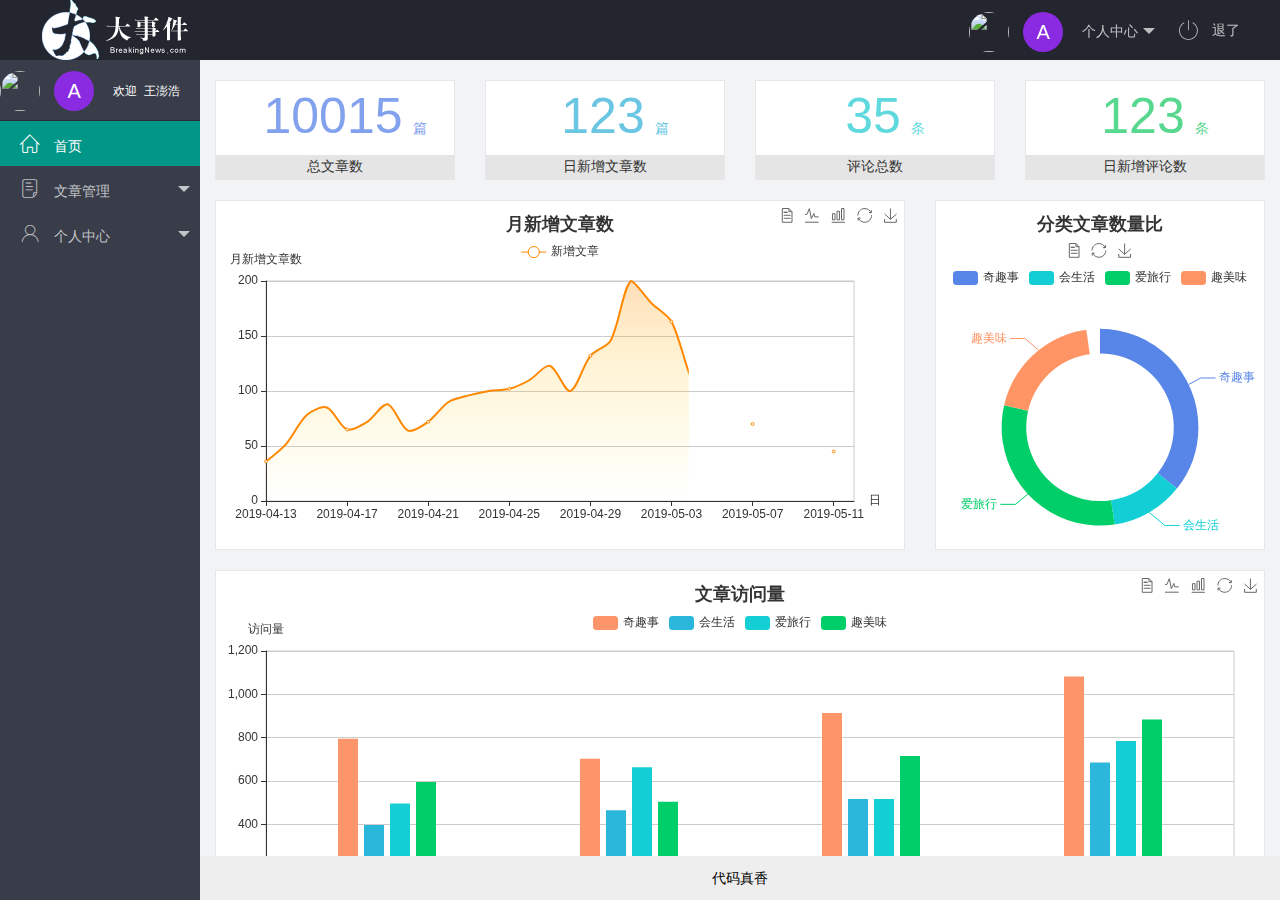
==== commit bbc79fe2: "index文件" ====
--- a/index.html
+++ b/index.html
@@ -2,84 +2,110 @@
 <html>
 
 <head>
-    <meta charset="utf-8">
-    <meta name="viewport" content="width=device-width, initial-scale=1, maximum-scale=1">
+    <meta charset="utf-8" />
+    <meta name="viewport" content="width=device-width, initial-scale=1, maximum-scale=1" />
     <title>大事件后台布局</title>
-    <link rel="stylesheet" href="./assets/lib/layui/css/layui.css">
+    <link rel="stylesheet" href="/assets/lib/layui/css/layui.css" />
+    <link rel="stylesheet" href="/assets/fonts/iconfont.css" />
+    <!-- 引入自己的css文件 -->
+    <link rel="stylesheet" href="/assets/css/index.css" />
 </head>
 
 <body class="layui-layout-body">
     <div class="layui-layout layui-layout-admin">
         <div class="layui-header">
-            <div class="layui-logo">layui 后台布局</div>
+            <div class="layui-logo"></div>
             <!-- 头部区域（可配合layui已有的水平导航） -->
-            <ul class="layui-nav layui-layout-left">
-                <li class="layui-nav-item"><a href="">控制台</a></li>
-                <li class="layui-nav-item"><a href="">商品管理</a></li>
-                <li class="layui-nav-item"><a href="">用户</a></li>
-                <li class="layui-nav-item">
-                    <a href="javascript:;">其它系统</a>
-                    <dl class="layui-nav-child">
-                        <dd><a href="">邮件管理</a></dd>
-                        <dd><a href="">消息管理</a></dd>
-                        <dd><a href="">授权管理</a></dd>
-                    </dl>
-                </li>
-            </ul>
             <ul class="layui-nav layui-layout-right">
                 <li class="layui-nav-item">
-                    <a href="javascript:;">
-                        <img src="http://t.cn/RCzsdCq" class="layui-nav-img">
-                        贤心
+                    <a href="javascript:;" class="userinfo">
+                        <img src="http://t.cn/RCzsdCq" class="layui-nav-img" />
+                        <span class="header-img">A</span>
+                        个人中心
                     </a>
                     <dl class="layui-nav-child">
                         <dd><a href="">基本资料</a></dd>
-                        <dd><a href="">安全设置</a></dd>
+                        <dd><a href="">更改头像</a></dd>
+                        <dd><a href="">重置密码</a></dd>
                     </dl>
                 </li>
-                <li class="layui-nav-item"><a href="">退了</a></li>
+                <li class="layui-nav-item" id="tuichu">
+                    <a href=""> <span class="iconfont icon-tuichu"></span> 退了</a>
+                </li>
             </ul>
         </div>
-
+        <!-- 左侧区域 -->
         <div class="layui-side layui-bg-black">
             <div class="layui-side-scroll">
+                <!--  头像区域 -->
+                <div class="userinfo">
+                    <a href="javascript:;">
+                        <img src="http://t.cn/RCzsdCq" class="layui-nav-img" />
+                        <span class="header-img">A</span>
+                        <span class="header-text">欢迎&nbsp;&nbsp;王澎浩</span>
+                    </a>
+                </div>
                 <!-- 左侧导航区域（可配合layui已有的垂直导航） -->
-                <ul class="layui-nav layui-nav-tree" lay-filter="test">
-                    <li class="layui-nav-item layui-nav-itemed">
-                        <a class="" href="javascript:;">所有商品</a>
+                <ul class="layui-nav layui-nav-tree" lay-filter="test" lay-shrink='all'>
+                    <li class="layui-nav-item layui-this">
+                        <a href="/home/dashboard.html" target="fm">
+                            <span class="iconfont icon-home"></span> 首页</a>
+                    </li>
+                    <li class="layui-nav-item">
+                        <a class="" href="javascript:;">
+                            <span class="iconfont icon-16"></span> 文章管理</a>
                         <dl class="layui-nav-child">
-                            <dd><a href="javascript:;">列表一</a></dd>
-                            <dd><a href="javascript:;">列表二</a></dd>
-                            <dd><a href="javascript:;">列表三</a></dd>
-                            <dd><a href="">超链接</a></dd>
+                            <dd><a href="javascript:;">
+                                    <i class="layui-icon layui-icon-app"></i>
+                                    文章类别
+                                </a></dd>
+                            <dd><a href="javascript:;">
+                                    <i class="layui-icon layui-icon-app"></i>
+                                    文章列表
+                                </a></dd>
+                            <dd><a href="javascript:;">
+                                    <i class="layui-icon layui-icon-app"></i>
+                                    发布文章
+                                </a></dd>
                         </dl>
                     </li>
                     <li class="layui-nav-item">
-                        <a href="javascript:;">解决方案</a>
+                        <a href="javascript:;">
+                            <span class="iconfont icon-user"></span> 个人中心</a>
                         <dl class="layui-nav-child">
-                            <dd><a href="javascript:;">列表一</a></dd>
-                            <dd><a href="javascript:;">列表二</a></dd>
-                            <dd><a href="">超链接</a></dd>
+                            <dd><a href="javascript:;">
+                                    <i class="layui-icon layui-icon-app"></i>
+                                    基本资料
+                                </a></dd>
+                            <dd><a href="javascript:;">
+                                    <i class="layui-icon layui-icon-app"></i>
+                                    更换头像
+                                </a></dd>
+                            <dd><a href="javascript:;">
+                                    <i class="layui-icon layui-icon-app"></i>
+                                    重置密码
+                                </a></dd>
                         </dl>
                     </li>
-                    <li class="layui-nav-item"><a href="">云市场</a></li>
-                    <li class="layui-nav-item"><a href="">发布商品</a></li>
                 </ul>
             </div>
         </div>
-
+        <!-- 内容主体区域 -->
         <div class="layui-body">
-            <!-- 内容主体区域 -->
-            <div style="padding: 15px;">内容主体区域</div>
+            <iframe src="/home/dashboard.html" frameborder="0" name="fm"></iframe>
         </div>
-
+        <!-- 底部固定区域 -->
         <div class="layui-footer">
-            <!-- 底部固定区域 -->
-            © layui.com - 底部固定区域
+            代码真香
         </div>
     </div>
+    <!-- 引入layui的js文件 -->
+    <script src="./assets/lib/layui/layui.all.js"></script>
+    <!-- 引入jq的文件 -->
+    <script src="/assets/lib/jquery.js"></script>
+    <script src="/assets/js/baseAPI.js"></script>
     <!-- 引入自己的js文件 -->
-    <script src="./assets/lib/layui/layui.all.js"></script>
+    <script src="/assets/js/index.js"></script>
 </body>
 
 </html>--- a/assets/fonts/iconfont.css
+++ b/assets/fonts/iconfont.css
@@ -0,0 +1,37 @@
+@font-face {font-family: "iconfont";
+  src: url('iconfont.eot?t=1576139966484'); /* IE9 */
+  src: url('iconfont.eot?t=1576139966484#iefix') format('embedded-opentype'), /* IE6-IE8 */
+  url('[data-uri]') format('woff2'),
+  url('iconfont.woff?t=1576139966484') format('woff'),
+  url('iconfont.ttf?t=1576139966484') format('truetype'), /* chrome, firefox, opera, Safari, Android, iOS 4.2+ */
+  url('iconfont.svg?t=1576139966484#iconfont') format('svg'); /* iOS 4.1- */
+}
+
+.iconfont {
+  font-family: "iconfont" !important;
+  font-size: 16px;
+  font-style: normal;
+  -webkit-font-smoothing: antialiased;
+  -moz-osx-font-smoothing: grayscale;
+}
+
+.icon-home:before {
+  content: "\e6a9";
+}
+
+.icon-user:before {
+  content: "\e614";
+}
+
+.icon-pinglun:before {
+  content: "\e616";
+}
+
+.icon-tuichu:before {
+  content: "\e865";
+}
+
+.icon-16:before {
+  content: "\e615";
+}
+
--- a/assets/css/index.css
+++ b/assets/css/index.css
@@ -0,0 +1,97 @@
+html,
+body {
+    margin: 0;
+    padding: 0;
+}
+
+/* body {
+    padding: 0px 15px;
+} */
+
+/* 底部区域文本水平居中 */
+.layui-footer {
+    text-align: center;
+}
+
+.layui-logo {
+    padding-left: 30px;
+    background: url(/assets/images/logo.png) no-repeat top center;
+}
+
+.iconfont {
+    margin-right: 10px;
+}
+
+iframe {
+    width: 100%;
+    height: 100%;
+}
+
+.layui-body {
+    overflow: hidden;
+}
+
+a {
+    /* 强制清除css3的动画 */
+    transform: none !important;
+}
+
+.userinfo {
+    height: 60px;
+    text-align: center;
+    /* 不允许复制 */
+    line-height: 60px;
+    user-select: none;
+}
+
+.layui-side-scroll .userinfo {
+    border-bottom: 1px solid #282b33;
+}
+
+.layui-nav-img {
+    width: 40px;
+    height: 40px;
+}
+
+.header-text {
+    margin-right: 20px;
+    color: #ffffff;
+    font-size: 12px;
+}
+
+.header-img {
+    display: inline-block;
+    width: 40px;
+    height: 40px;
+    border-radius: 50%;
+    background-color: blueviolet;
+    line-height: 40px;
+    text-align: center;
+    color: #ffffff;
+    position: relative;
+    font-size: 20px;
+    top: 3px;
+    margin-right: 15px;
+}
+
+.layui-side-scroll {
+    width: 200px;
+    overflow: hidden;
+}
+
+.layui-nav-item dl dd a {
+    text-indent: 30px;
+}
+
+.iconfont {
+    font-size: 20px;
+}
+
+.icon-tuichu {
+    vertical-align: middle;
+
+}
+
+.layui-icon-app {
+    margin-right: 10px;
+}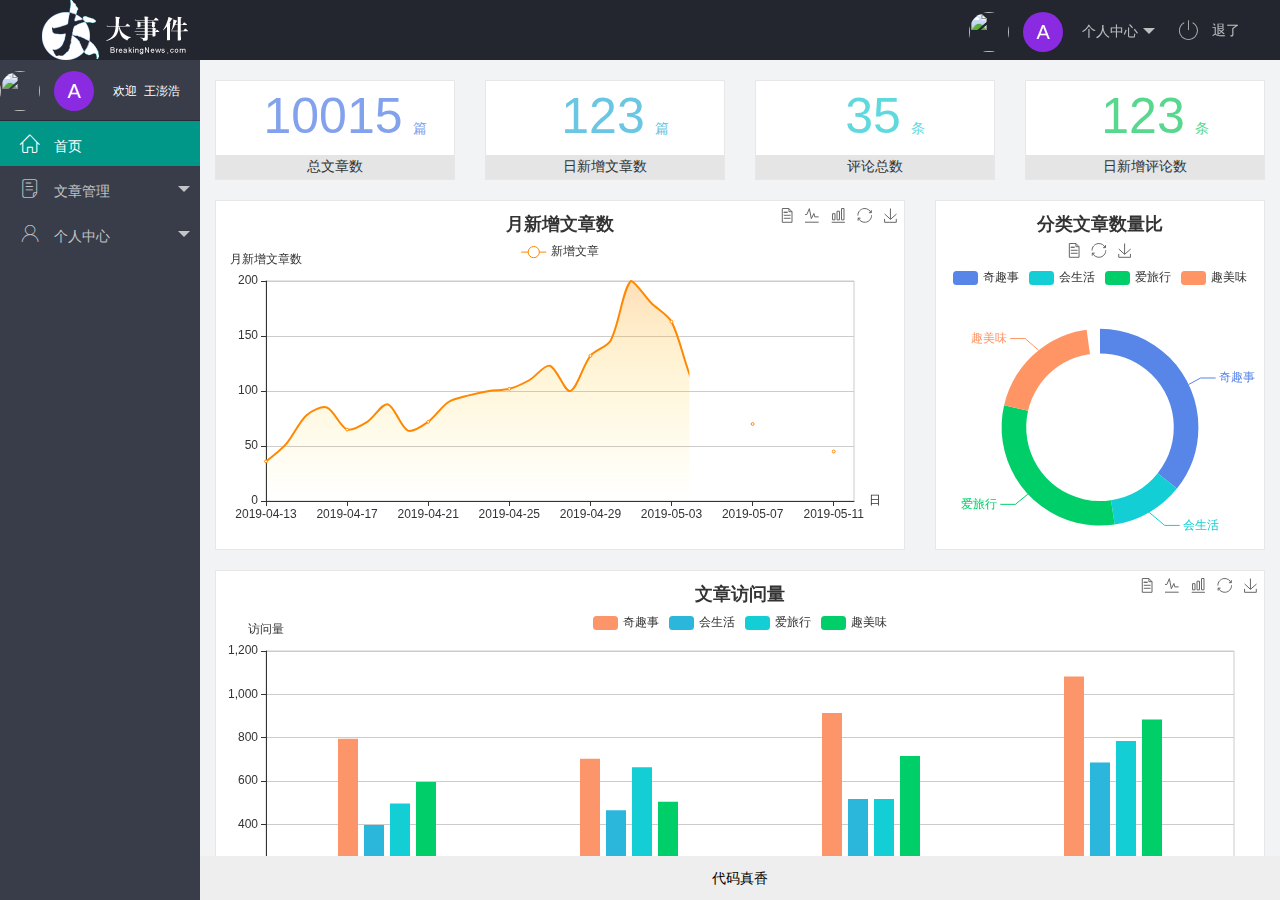
==== commit 326f6c5f: "提交user部分" ====
--- a/index.html
+++ b/index.html
@@ -24,9 +24,9 @@
                         个人中心
                     </a>
                     <dl class="layui-nav-child">
-                        <dd><a href="">基本资料</a></dd>
-                        <dd><a href="">更改头像</a></dd>
-                        <dd><a href="">重置密码</a></dd>
+                        <dd><a href="/user/user_info.html" target="fm">基本资料</a></dd>
+                        <dd><a href="/user/user_avatar.html" target="fm">更改头像</a></dd>
+                        <dd><a href="/user/user_pwd.html" target="fm">重置密码</a></dd>
                     </dl>
                 </li>
                 <li class="layui-nav-item" id="tuichu">
@@ -48,7 +48,7 @@
                 <!-- 左侧导航区域（可配合layui已有的垂直导航） -->
                 <ul class="layui-nav layui-nav-tree" lay-filter="test" lay-shrink='all'>
                     <li class="layui-nav-item layui-this">
-                        <a href="/home/dashboard.html" target="fm">
+                        <a href="/home/dashboard.html" target="fm" id="index_a">
                             <span class="iconfont icon-home"></span> 首页</a>
                     </li>
                     <li class="layui-nav-item">
@@ -73,15 +73,15 @@
                         <a href="javascript:;">
                             <span class="iconfont icon-user"></span> 个人中心</a>
                         <dl class="layui-nav-child">
-                            <dd><a href="javascript:;">
+                            <dd><a href="/user/user_info.html" target="fm">
                                     <i class="layui-icon layui-icon-app"></i>
                                     基本资料
                                 </a></dd>
-                            <dd><a href="javascript:;">
+                            <dd><a href="/user/user_avatar.html" target="fm">
                                     <i class="layui-icon layui-icon-app"></i>
                                     更换头像
                                 </a></dd>
-                            <dd><a href="javascript:;">
+                            <dd><a href="/user/user_pwd.html" target="fm">
                                     <i class="layui-icon layui-icon-app"></i>
                                     重置密码
                                 </a></dd>
